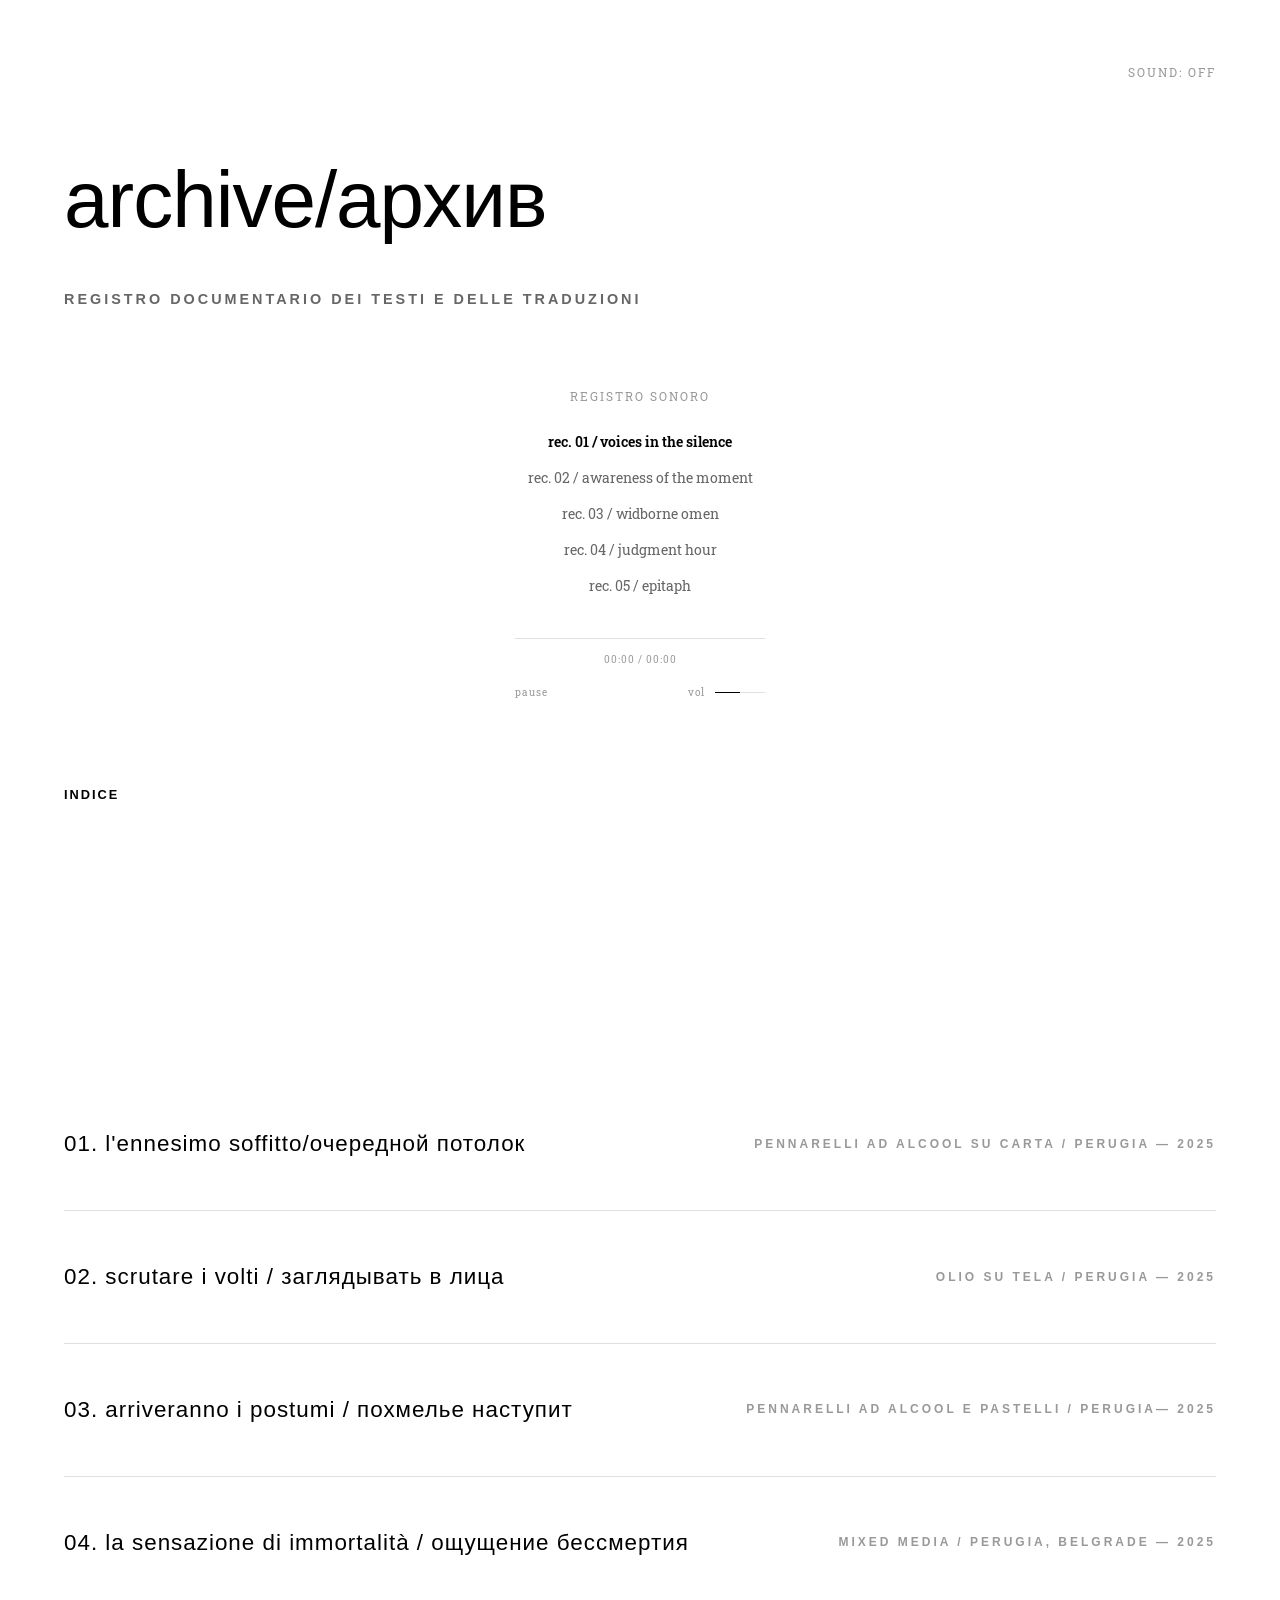
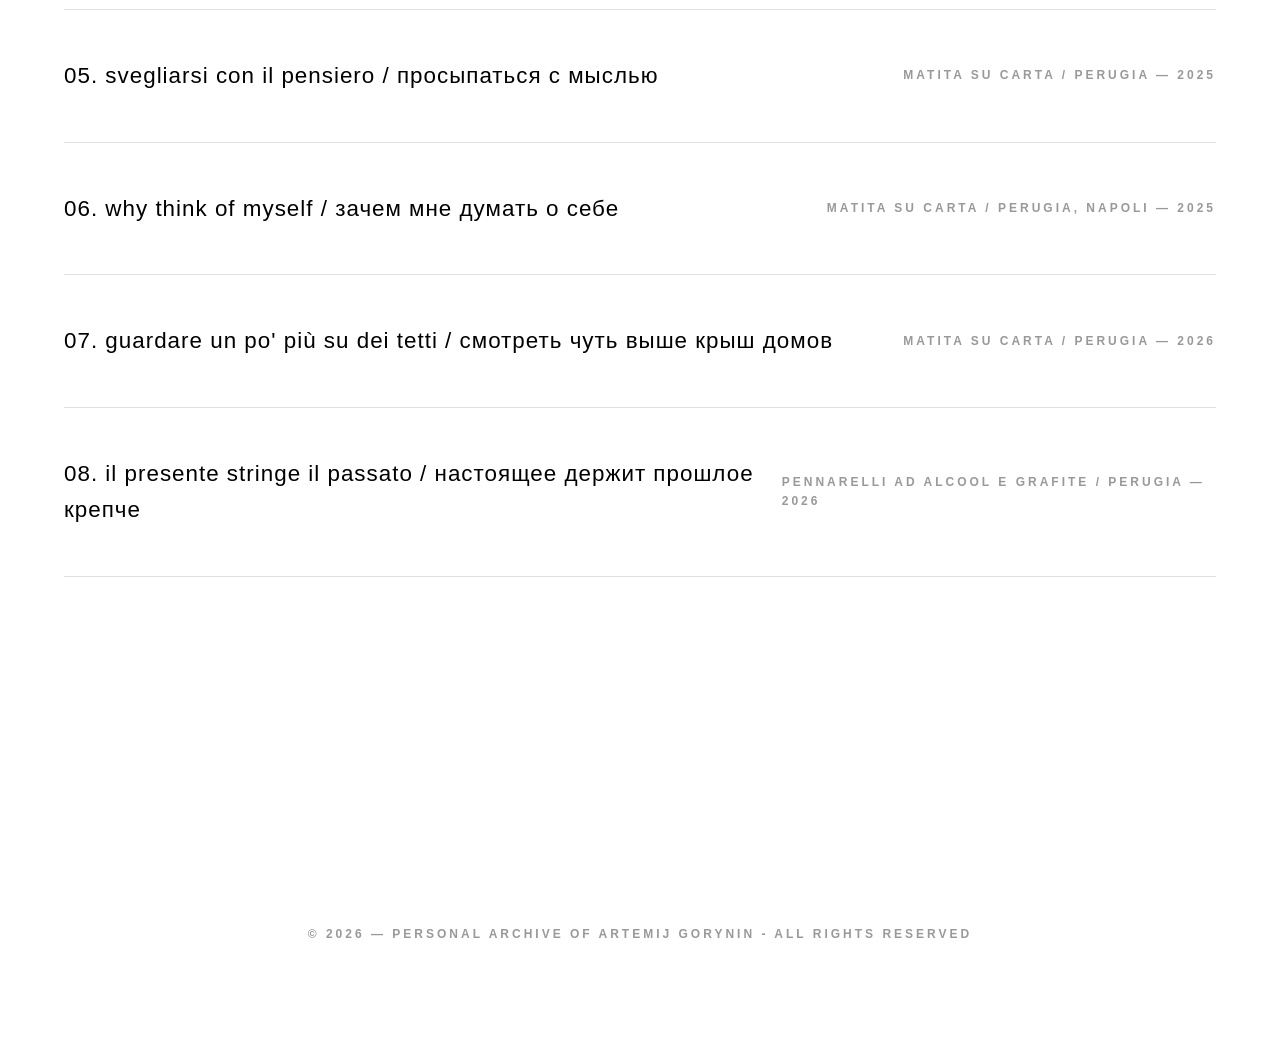
==== index.html @ c97bc3b3 "update: add 1 more track" ====
<!DOCTYPE html>
<html lang="it">
<head>
    <meta charset="UTF-8">
    <meta name="viewport" content="width=device-width, initial-scale=1.0">
    <title>Archivio</title>
    <link rel="stylesheet" href="poetry-style.css">
</head>
<body>
    <button id="audio-toggle" class="audio-btn">sound: off</button>

    <header>
        <h1>archive/архив</h1>
        <p>Registro documentario dei testi e delle traduzioni</p>
        
        <div class="audio-archive">
            <h3 class="audio-title">registro sonoro</h3>
            <ul id="audio-tracklist" class="audio-list">
                <li data-src="assets/ambient-index.wav" class="active-track">rec. 01 / voices in the silence</li>
                <li data-src="assets/ambient1.mp3">rec. 02 / awareness of the moment</li>
                <li data-src="assets/ambient5.mp3">rec. 03 / widborne omen </li>
                <li data-src="assets/ambient6.mp3">rec. 04 / judgment hour</li>
                <li data-src="assets/ambient4.wav">rec. 05 / epitaph</li>
            </ul>
            </ul>

            <div class="minimal-player">
                <div class="progress-container" id="progress-container">
                    <div class="progress-bar" id="progress-bar"></div>
                </div>
                <div class="time-display">
                    <span id="time-current">00:00</span> / <span id="time-total">00:00</span>
                </div>
                
                <div class="player-controls">
                    <span id="play-pause-btn" class="control-btn">pause</span>
                    <div class="volume-control">
                        <span class="vol-label">vol</span>
                        <div class="volume-slider" id="volume-slider">
                            <div class="volume-level" id="volume-level"></div>
                        </div>
                    </div>
                </div>
            </div>
        </div>

        <nav>
            <ul>
                <li><a href="index.html">Indice</a></li>
            </ul>
        </nav>
    </header>

    <main>
        <ul class="archive-index">
            <li class="archive-item">
                <a href="soffitto.html">01. l'ennesimo soffitto/очередной потолок</a>
                <span class="archive-meta">pennarelli ad alcool su carta / perugia — 2025</span>
            </li>
            <li class="archive-item">
                <a href="soffitto2.html">02. scrutare i volti / заглядывать в лица</a>
                <span class="archive-meta">olio su tela / perugia — 2025</span>
            </li>
            <li class="archive-item">
                <a href="soffitto3.html">03. arriveranno i postumi / похмелье наступит</a>
                <span class="archive-meta">pennarelli ad alcool e pastelli / perugia— 2025</span>
            </li>
            <li class="archive-item">
                <a href="soffitto4.html">04. la sensazione di immortalità / ощущение бессмертия</a>
                <span class="archive-meta">mixed media / perugia, belgrade — 2025</span>
            </li>
            <li class="archive-item">
                <a href="soffitto5.html">05. svegliarsi con il pensiero / просыпаться с мыслью</a>
                <span class="archive-meta">matita su carta / perugia — 2025</span>
            </li>
            <li class="archive-item">
                <a href="soffitto6.html">06. why think of myself / зачем мне думать о себе</a>
                <span class="archive-meta">matita su carta / perugia, napoli — 2025</span>
            </li>
            <li class="archive-item">
                <a href="soffitto7.html">07. guardare un po' più su dei tetti / смотреть чуть выше крыш домов</a>
                <span class="archive-meta">matita su carta / perugia — 2026</span>
            </li>
            <li class="archive-item">
                <a href="soffitto8.html">08. il presente stringe il passato / настоящее держит прошлое крепче</a>
                <span class="archive-meta">pennarelli ad alcool e grafite / perugia — 2026</span>
            </li>
        </ul>
    </main>

    <footer>
        <p>© 2026 — PERSONAL ARCHIVE OF ARTEMIJ GORYNIN - ALL RIGHTS RESERVED</p>
    </footer>

    <script src="script.js"></script>

    <audio id="archive-audio" loop>
        <source src="assets/ambient-index.wav" type="audio/wav">
    </audio>
</body>
</html>
---- poetry-style.css ----
@import url('https://fonts.googleapis.com/css2?family=Akt:wght@100..900&family=Archivo+Black&family=Roboto+Slab:wght@100..900&display=swap');
@import url('https://fonts.googleapis.com/css2?family=Prata&display=swap'); /* Подключили Prata */
@import url('https://fonts.googleapis.com/css2?family=Lora:ital,wght@0,400..700;1,400..700&display=swap'); /* Подключили Lora */

/* --- ОБЩИЕ СТИЛИ И АНИМАЦИИ БЛОКОВ --- */
/* --- ОБЩИЕ СТИЛИ И АНИМАЦИИ БЛОКОВ --- */
@keyframes slideDownMonumental {
    0% { transform: translateY(-50px); opacity: 0; }
    100% { transform: translateY(0); opacity: 1; }
}

body {
    font-family: 'Akt', sans-serif;
    background-color: #ffffff;
    color: #000000;
    margin: 0;
    padding: 0;
    line-height: 1.6;
    -webkit-font-smoothing: antialiased;
}

header {
    text-align: left;
    padding: 10rem 4rem 8rem 4rem; 
    animation: slideDownMonumental 1.2s ease-out forwards;
}

header h1 {
    margin: 0;
    font-size: 5rem;
    font-weight: 300;
    text-transform: lowercase;
    letter-spacing: -1px;
    line-height: 1;
}

header p {
    font-size: 0.9rem;
    margin-top: 3rem;
    text-transform: uppercase;
    letter-spacing: 3px;
    font-weight: 600;
    color: #666666;
}

nav ul {
    list-style-type: none;
    padding: 0;
    margin-top: 5rem;
    display: inline-block;
}

nav ul li {
    display: inline;
    margin-right: 50px;
}

nav ul li a {
    color: #000000;
    text-decoration: none;
    font-size: 0.8rem;
    text-transform: uppercase;
    font-weight: 600;
    letter-spacing: 2px;
    padding-bottom: 5px;
    border-bottom: 1px solid transparent;
    transition: border-bottom 0.3s ease;
}

nav ul li a:hover {
    border-bottom: 1px solid #000000;
}
/* --- АУДИО КНОПКА (В правом верхнем углу) --- */
.audio-btn {
    position: absolute; /* Вырываем кнопку из общего текста */
    top: 4rem; /* Отступ сверху */
    right: 4rem; /* Отступ справа */
    background: none;
    border: none;
    font-family: 'Roboto Slab', serif;
    font-size: 0.75rem; /* Делаем шрифт еще меньше */
    color: #999999; /* Делаем ее бледно-серой, чтобы не бросалась в глаза */
    cursor: pointer;
    text-transform: uppercase;
    letter-spacing: 2px;
    padding: 0;
    transition: color 0.5s ease;
    z-index: 100; /* Гарантируем, что она будет поверх всего */
}

.audio-btn:hover {
    color: #000000;
}

.audio-btn:hover {
    color: #000000;
}

main {
    max-width: 1600px;
    margin: 0 auto 15rem auto;
    padding: 0 4rem;
    box-sizing: border-box;
}

/* --- СТРУКТУРА СТИХА (МОНУМЕНТАЛЬНАЯ ПЛИТА) --- */
.monument-slab {
    padding: 10rem 0;
    width: 100%;
    box-sizing: border-box;
}

.monument-title {
    font-family: 'Roboto Slab', serif;
    font-size: 1.6rem;
    font-weight: 600;
    text-transform: lowercase;
    margin-top: 0;
    margin-bottom: 9rem;
    letter-spacing: 2px;
    text-align: center;
    line-height: 3;
    
    
}

/* ТРЕХЪЯЗЫЧНАЯ СЕТКА GRID */
.trilingual-block {
    display: grid;
    grid-template-columns: repeat(3, minmax(0, 1fr));
    gap: 4rem;
    width: 100%;
    
    opacity: 0;
    animation: slideDownMonumental 2.5s ease-out forwards;
    animation-delay: 1.5s;
}

.text-column-3 {
    min-width: 0;
    overflow: hidden;
}

.text-column-3:not(:first-child) {
    border-left: 1px solid #e0e0e0;
    padding-left: 4rem;
}

.poem-line {
    font-family: 'Lora', serif; 
    font-size: 1.15rem; 
    line-height: 2.2;
    color: #110606;
    margin: 0;
    font-weight: 550; 
    

    text-rendering: optimizeLegibility;
    -webkit-font-smoothing: antialiased;
    -moz-osx-font-smoothing: grayscale;
} 


.stanza-break {
    height: 2.5em;
    margin: 0;
}

.monument-epitaph {
    margin-top: 10rem;
    font-size: 0.75rem;
    text-transform: uppercase;
    letter-spacing: 5px;
    font-weight: 600;
    text-align: center;
    color: #666666;
}

/* --- ИЛЛЮСТРАЦИИ, МЕДЛЕННЫЙ ЗУМ И ПРИЦЕЛ --- */
.monument-artwork {
    max-width: 700px;
    margin: 0 auto 8rem auto;
    box-sizing: border-box;
}

.image-container {
    overflow: hidden;
    position: relative;
    cursor: none; /* Прячем дефолтный курсор */
}

.image-container img {
    /* Тяжелая, кинематографичная анимация наплыва (1.2s) */
    transition: transform 1.2s ease-in-out, transform-origin 0.1s linear !important; 
    width: 100%;
    height: auto;
    display: block;
    filter: none !important;
    opacity: 1 !important;
    mix-blend-mode: normal !important;
    will-change: transform, transform-origin;
}

/* Базовое увеличение для 1 и 2 страниц (1.4) */
.image-container:hover img {
    transform: scale(1.4);
}

/* Изолированный мягкий зум для 3 и 4 страниц (1.25) */
.image-container.soft-zoom:hover img {
    transform: scale(1.25) !important;
}

.monument-artwork-caption {
    text-align: center;
    font-size: 0.8rem;
    margin-top: 2rem;
    letter-spacing: 1px;
    color: #666666;
}

/* СТИЛИЗОВАННЫЙ КУРСОР-ПРИЦЕЛ */
.image-lens {
    position: absolute;
    width: 80px; /* Базовый размер прицела */
    height: 80px;
    border: 1px solid rgba(0, 0, 0, 0.4); 
    box-shadow: 0 0 0 1000px rgba(255, 255, 255, 0.03); 
    background: rgba(255, 255, 255, 0.05); 
    pointer-events: none; 
    opacity: 0; 
    transition: opacity 0.3s ease;
    z-index: 10;
}

/* Маленький прицел для 3 и 4 страниц */
.image-container.soft-zoom .image-lens {
    width: 60px !important;
    height: 60px !important;
}

.image-container:hover .image-lens {
    opacity: 1; 
}

/* --- ГЛАВНЫЙ ИНДЕКС --- */
.archive-index {
    list-style-type: none;
    padding: 0;
    margin-top: 8rem;
}

.archive-item {
    border-bottom: 1px solid #e0e0e0;
    padding: 3rem 0;
    display: flex;
    justify-content: space-between;
    align-items: center;
}

.archive-item a {
    font-size: 1.4rem;
    font-weight: 400;
    color: #000000;
    text-decoration: none;
    text-transform: lowercase;
    letter-spacing: 1px;
    transition: opacity 0.3s ease;
}

.archive-item a:hover {
    opacity: 0.5;
}

.archive-meta {
    font-size: 0.75rem;
    text-transform: uppercase;
    letter-spacing: 3px;
    font-weight: 600;
    color: #999999;
}

/* --- ССЫЛКИ СКВОЗНОЙ НАВИГАЦИИ ПОД ЭПИТАФИЕЙ --- */
.archive-nav-link {
    font-family: 'Akt', sans-serif !important;
    font-size: 0.75rem !important;
    text-transform: uppercase !important;
    letter-spacing: 4px !important;
    color: #000000 !important; 
    text-decoration: none !important; 
    border-bottom: 1px solid transparent !important;
    padding-bottom: 5px !important;
    transition: all 0.3s ease !important;
}

.archive-nav-link:hover {
    color: #666666 !important;
    border-bottom: 1px solid #666666 !important;
}

footer {
    padding: 6rem 4rem;
    font-size: 0.75rem;
    text-transform: uppercase;
    letter-spacing: 3px;
    font-weight: 600;
    text-align: center;
    color: #999999;
}

/* --- АДАПТАЦИЯ ПОД ТЕЛЕФОНЫ --- */
/* --- АДАПТАЦИЯ ПОД ТЕЛЕФОНЫ --- */
@media (max-width: 768px) {
    main { padding: 0 1.5rem; }
    header { padding: 4rem 1.5rem; }
    header h1 { font-size: 3.5rem; }

    .monument-title {
        font-size: 1.1rem;
        line-height: 2.2;
        margin-bottom: 5rem;
        padding: 0;
        word-wrap: break-word; 
    }

    .monument-artwork {
        max-width: 100% !important; 
        margin-bottom: 5rem;
    }

    .archive-item {
        flex-direction: column; 
        align-items: flex-start; 
        gap: 1rem; 
        padding: 2.5rem 0;
    }
    
    .archive-item a {
        font-size: 1.2rem;
        line-height: 1.4;
    }

    .trilingual-block {
        grid-template-columns: 1fr;
        gap: 4rem;
        padding: 0;
    
    }

    .text-column-3 {
        border-left: none !important;
        padding-left: 0 !important;
        border-bottom: 1px solid #e0e0e0;
        padding-bottom: 3rem;
    }
    
    .text-column-3:last-child {
        border-bottom: none;
        padding-bottom: 0;
    }

    .archive-nav-link {
        font-size: 0.85rem !important;
    }

    div[style*="display: flex; justify-content: center;"] {
        gap: 2rem !important; 
    }

    /* НОВЫЙ БЛОК ДЛЯ ЧИТАЕМОСТИ СТИХОВ */
    .poem-line {
        font-size: 1rem; 
        line-height: 1.5; 
        margin-bottom: 0.8rem; 
    }
    /* Корректировка кнопки звука для узких экранов */
    .audio-btn {
        top: 2rem;
        right: 1.5rem;
    }
    
}
.audio-archive {
    margin: 4rem 0 0 0; /* Отступ только сверху, снизу поджимает навигация */
    display: flex;
    flex-direction: column; /* Выстраиваем элементы в колонку */
    align-items: center; /* Центрируем всё по горизонтали */
    text-align: center; /* Центрируем сам текст треков */
    font-family: 'Roboto Slab', serif;
}

.audio-title {
    font-size: 0.75rem;
    color: #999999;
    text-transform: uppercase;
    letter-spacing: 2px;
    margin-bottom: 1.5rem;
    font-weight: normal;
}

.audio-list {
    list-style: none; /* Эта строчка убивает черные точки */
    padding: 0;
    margin: 0;
}

.audio-list li {
    font-size: 0.9rem;
    color: #666666;
    margin-bottom: 0.8rem;
    cursor: pointer;
    transition: color 0.3s ease;
}

.audio-list li:hover {
    color: #000000;
}

.audio-list li.active-track {
    color: #000000;
    font-weight: 600;
}
/* --- МИНИМАЛИСТИЧНЫЙ ПЛЕЕР (ЦЕНТРИРОВАННЫЙ) --- */
.minimal-player {
    margin-top: 1.5rem;
    width: 100%;
    max-width: 250px; /* Жестко ограничиваем ширину полоски */
    display: flex;
    flex-direction: column;
    align-items: center; /* Центрируем таймер под полоской */
}

.progress-container {
    width: 100%;
    height: 10px; /* Зона для удобного клика */
    background-color: transparent;
    cursor: pointer;
    position: relative;
    display: flex;
    align-items: center;
}

/* Сама тонкая линия */
.progress-container::before {
    content: '';
    position: absolute;
    width: 100%;
    height: 1px;
    background-color: #e0e0e0;
}

.progress-bar {
    height: 1px;
    background-color: #000000;
    width: 0%;
    position: absolute;
    top: 50%;
    transform: translateY(-50%);
    pointer-events: none;
    transition: width 0.1s linear;
}

.time-display {
    font-family: 'Roboto Slab', serif;
    font-size: 0.65rem;
    color: #999999;
    margin-top: 0.5rem;
    letter-spacing: 1px;
}
/* --- ЭЛЕМЕНТЫ УПРАВЛЕНИЯ ПЛЕЕРОМ (ПАУЗА И ГРОМКОСТЬ) --- */
.player-controls {
    display: flex;
    justify-content: space-between;
    align-items: center;
    width: 100%;
    margin-top: 1rem;
    font-family: 'Roboto Slab', serif;
    font-size: 0.65rem;
    color: #999999;
    letter-spacing: 1px;
}

.control-btn {
    cursor: pointer;
    transition: color 0.3s ease;
}

.control-btn:hover {
    color: #000000;
}

.volume-control {
    display: flex;
    align-items: center;
    gap: 10px;
}

.volume-slider {
    width: 50px; /* Длина полоски громкости */
    height: 10px; /* Невидимая зона для удобного клика */
    position: relative;
    cursor: pointer;
    display: flex;
    align-items: center;
}

.volume-slider::before {
    content: '';
    position: absolute;
    width: 100%;
    height: 1px;
    background-color: #e0e0e0;
}

.volume-level {
    height: 1px;
    background-color: #000000;
    width: 50%; /* Дефолтное значение */
    position: absolute;
    pointer-events: none;
    transition: width 0.1s linear;
}
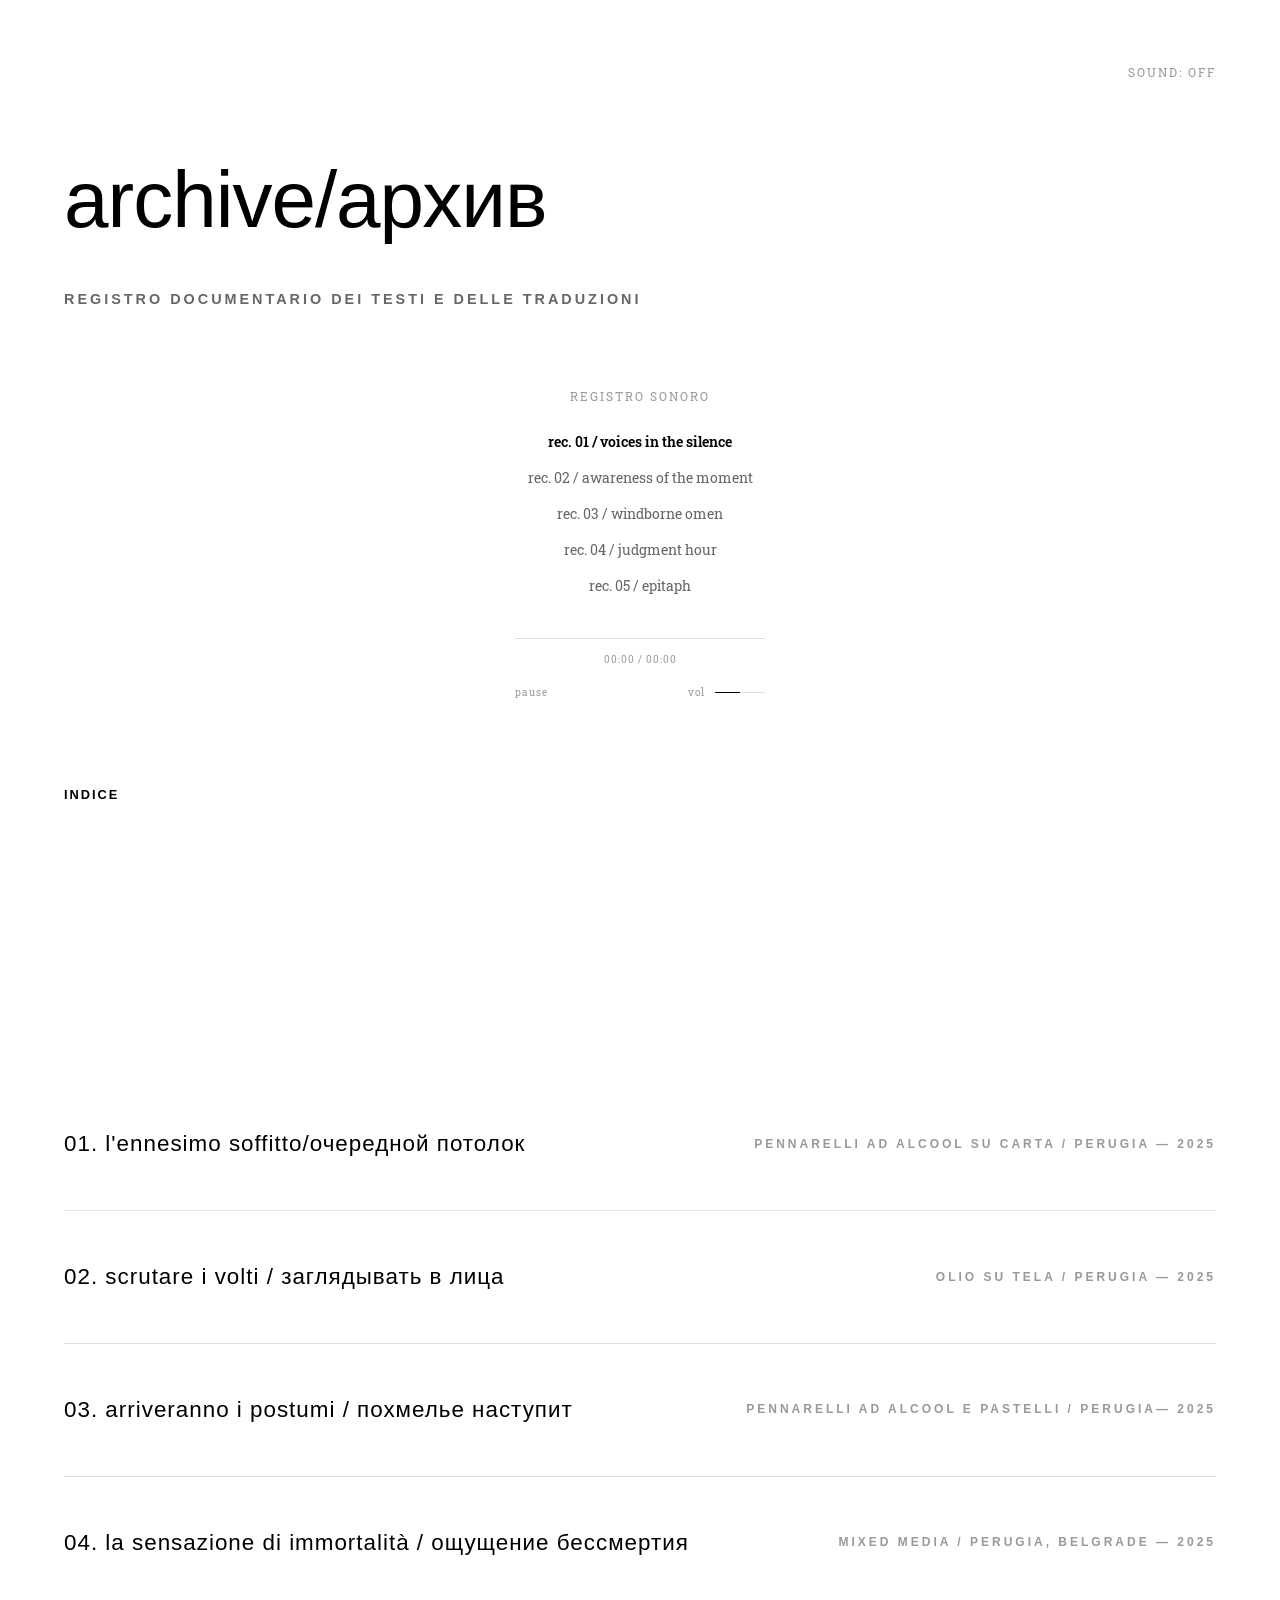
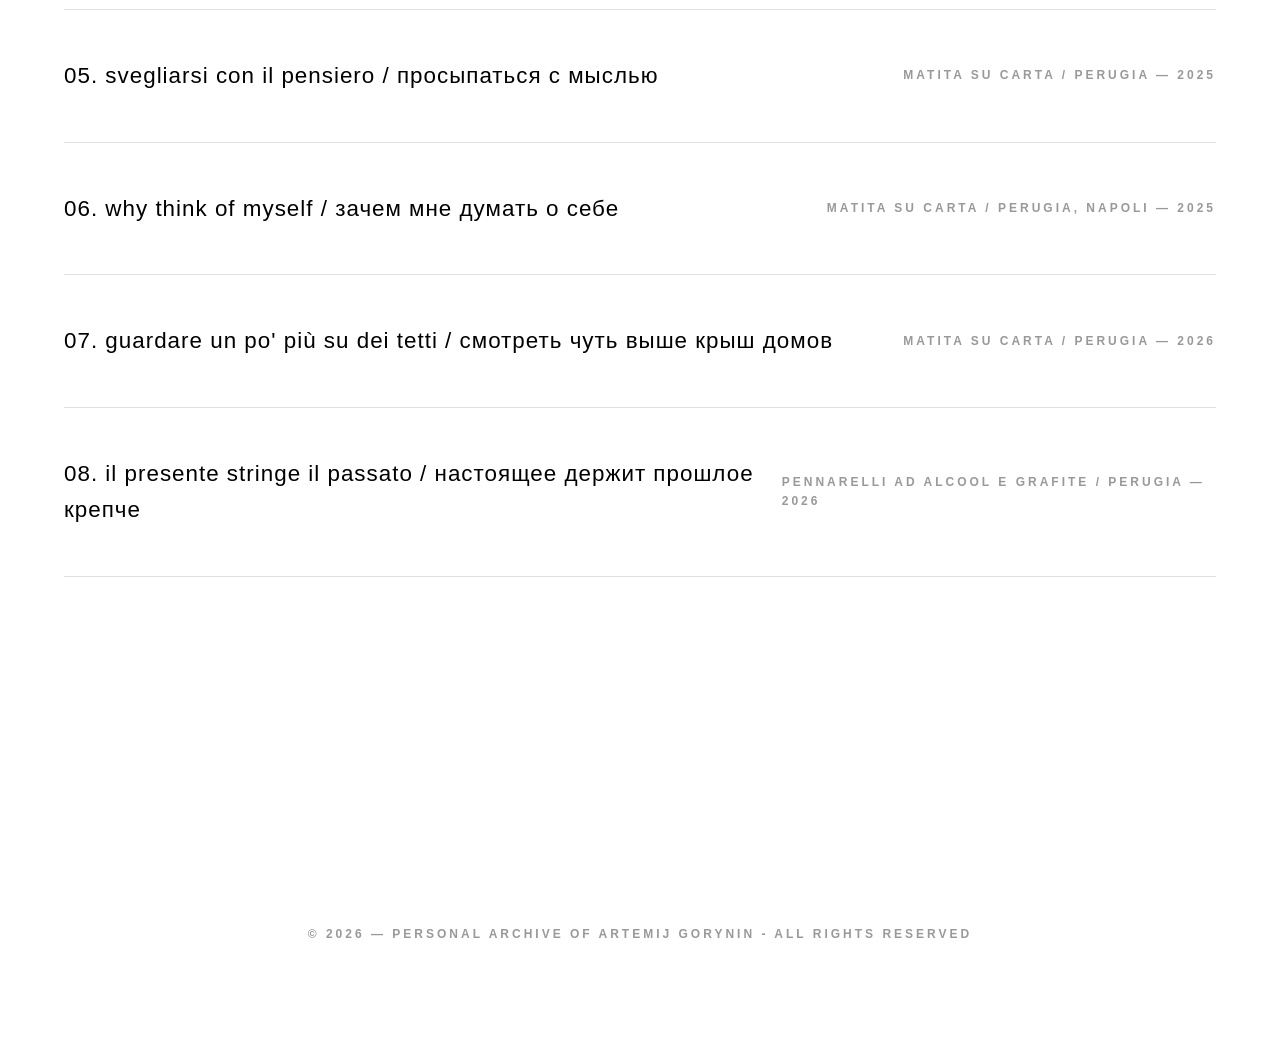
==== commit 1c97beaf: "update: add 1 more track name" ====
--- a/index.html
+++ b/index.html
@@ -18,7 +18,7 @@
             <ul id="audio-tracklist" class="audio-list">
                 <li data-src="assets/ambient-index.wav" class="active-track">rec. 01 / voices in the silence</li>
                 <li data-src="assets/ambient1.mp3">rec. 02 / awareness of the moment</li>
-                <li data-src="assets/ambient5.mp3">rec. 03 / widborne omen </li>
+                <li data-src="assets/ambient5.mp3">rec. 03 / windborne omen </li>
                 <li data-src="assets/ambient6.mp3">rec. 04 / judgment hour</li>
                 <li data-src="assets/ambient4.wav">rec. 05 / epitaph</li>
             </ul>
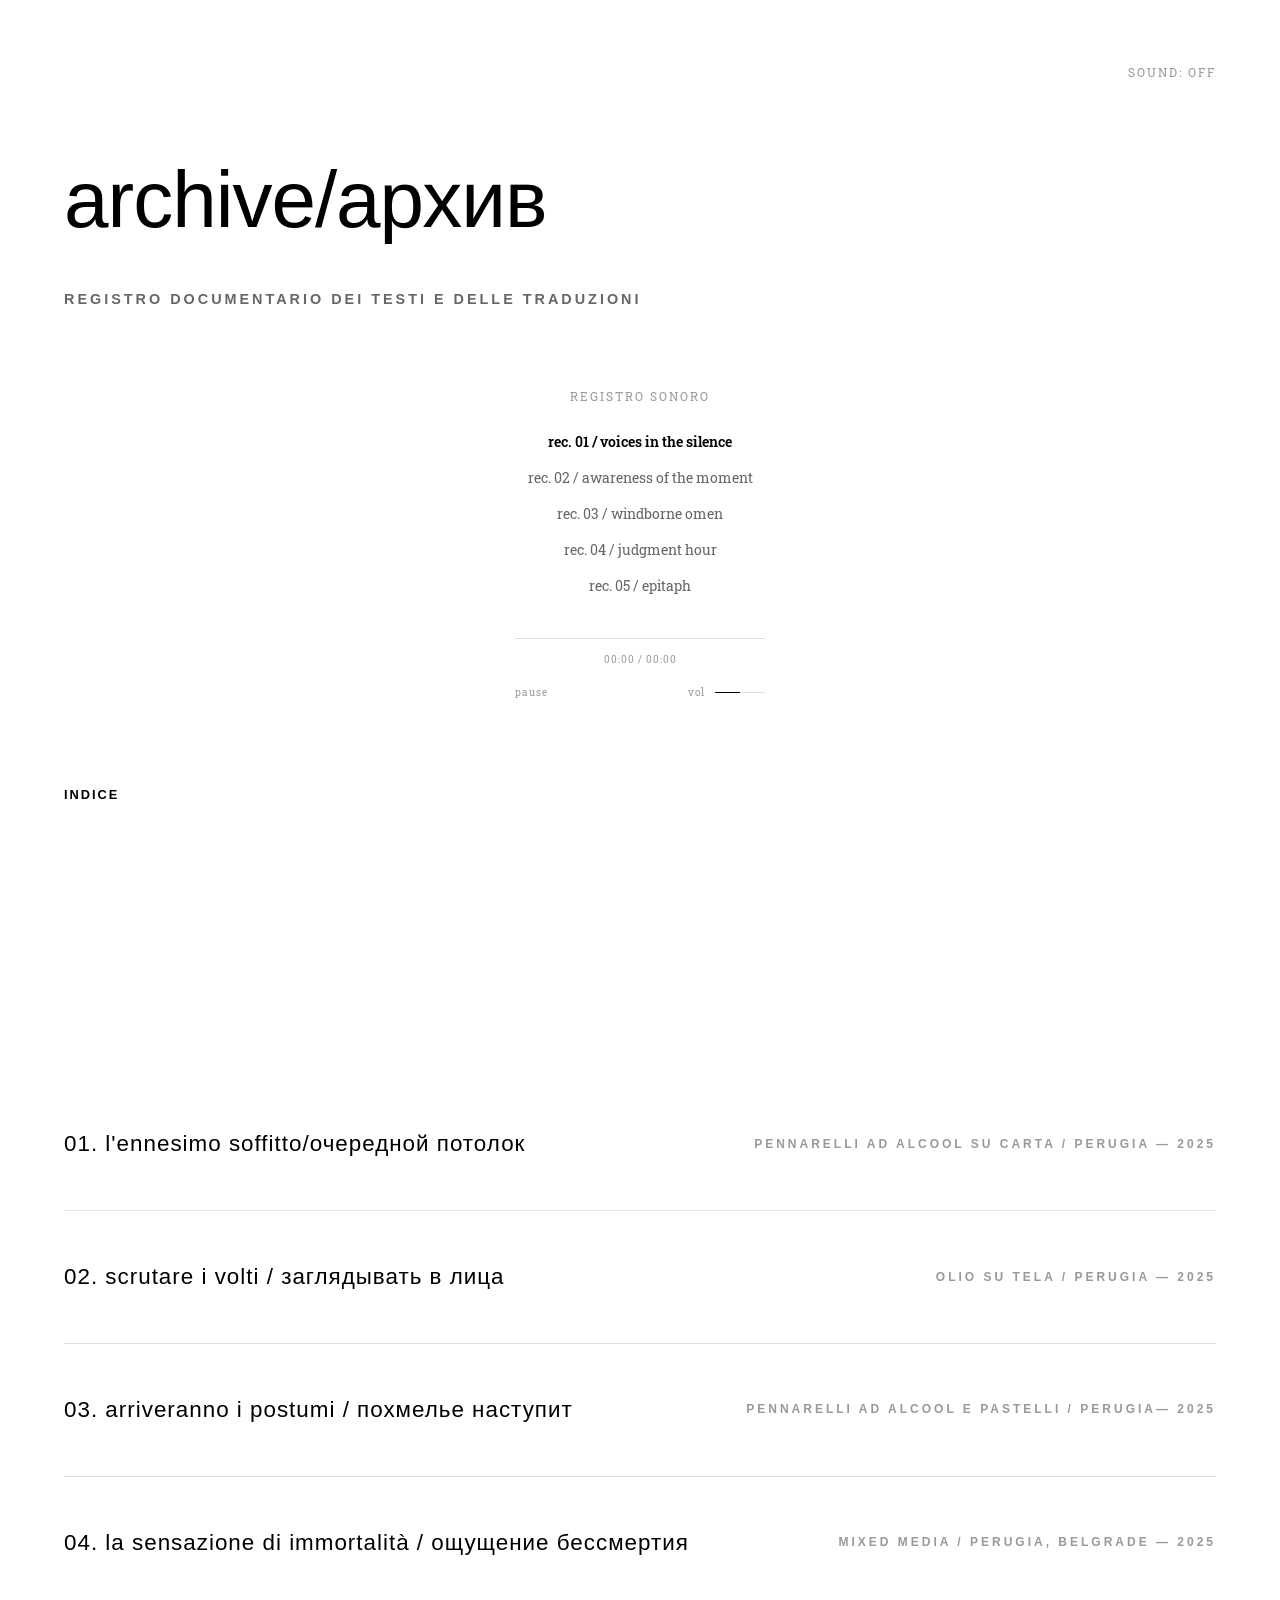
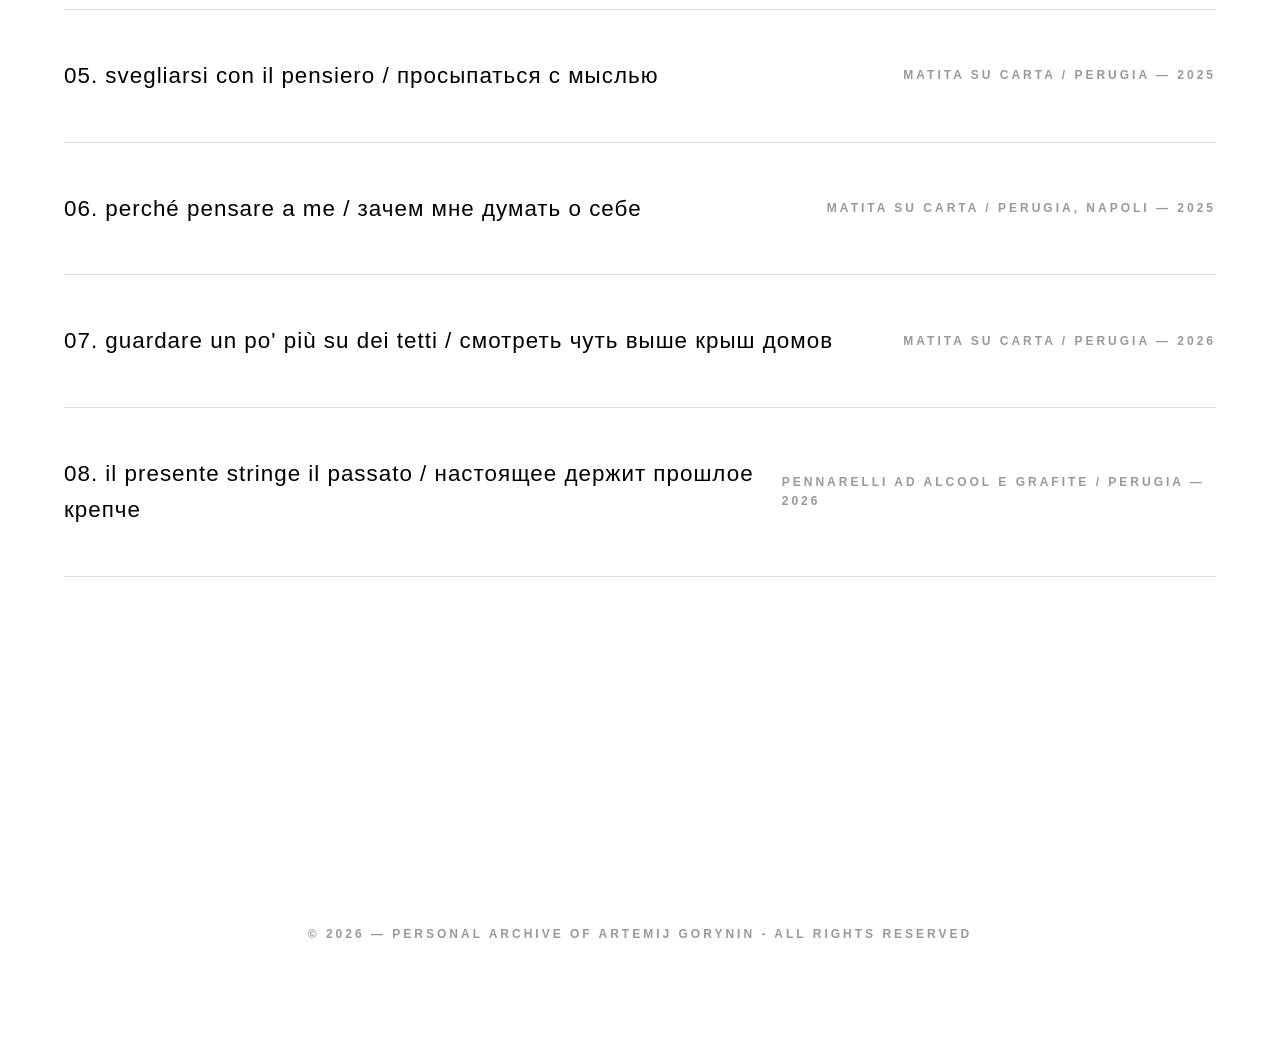
==== commit 656caacb: "update: add another poem name" ====
--- a/index.html
+++ b/index.html
@@ -74,7 +74,7 @@
                 <span class="archive-meta">matita su carta / perugia — 2025</span>
             </li>
             <li class="archive-item">
-                <a href="soffitto6.html">06. why think of myself / зачем мне думать о себе</a>
+                <a href="soffitto6.html">06. perché pensare a me / зачем мне думать о себе</a>
                 <span class="archive-meta">matita su carta / perugia, napoli — 2025</span>
             </li>
             <li class="archive-item">
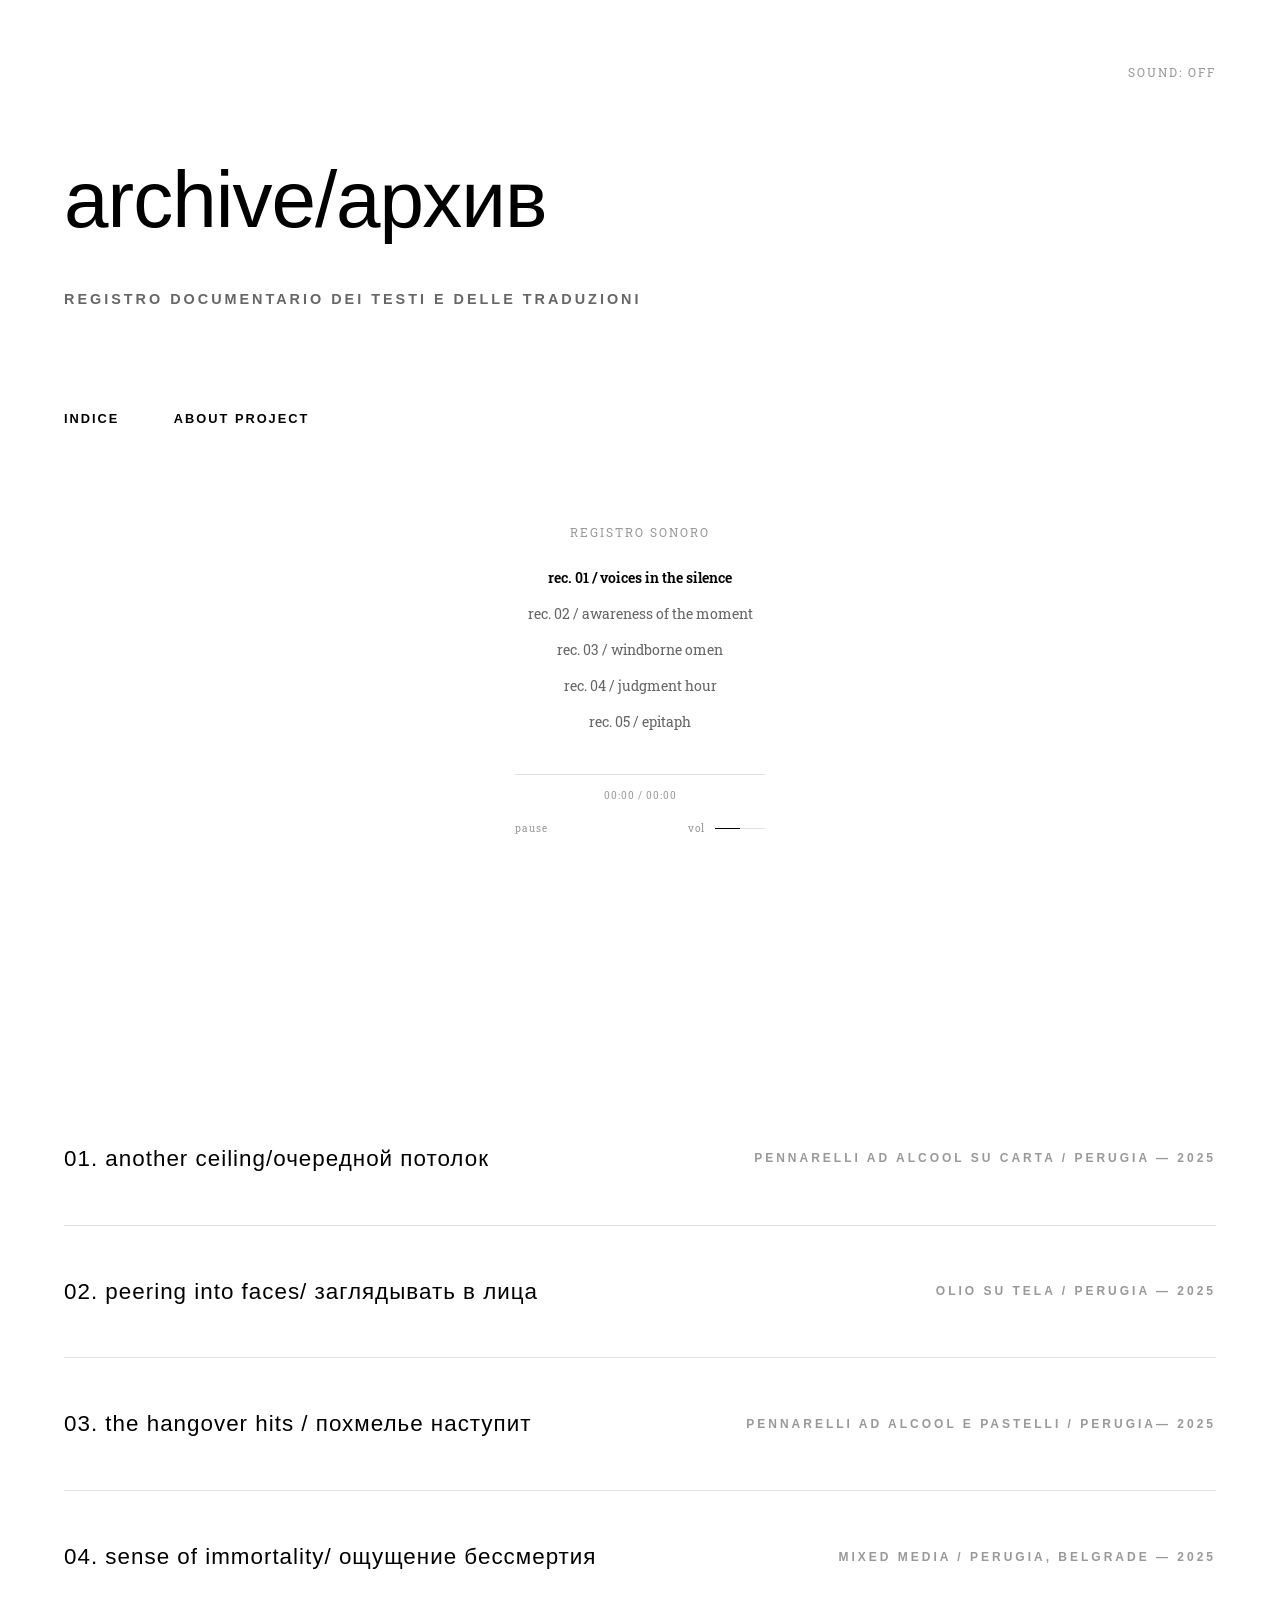
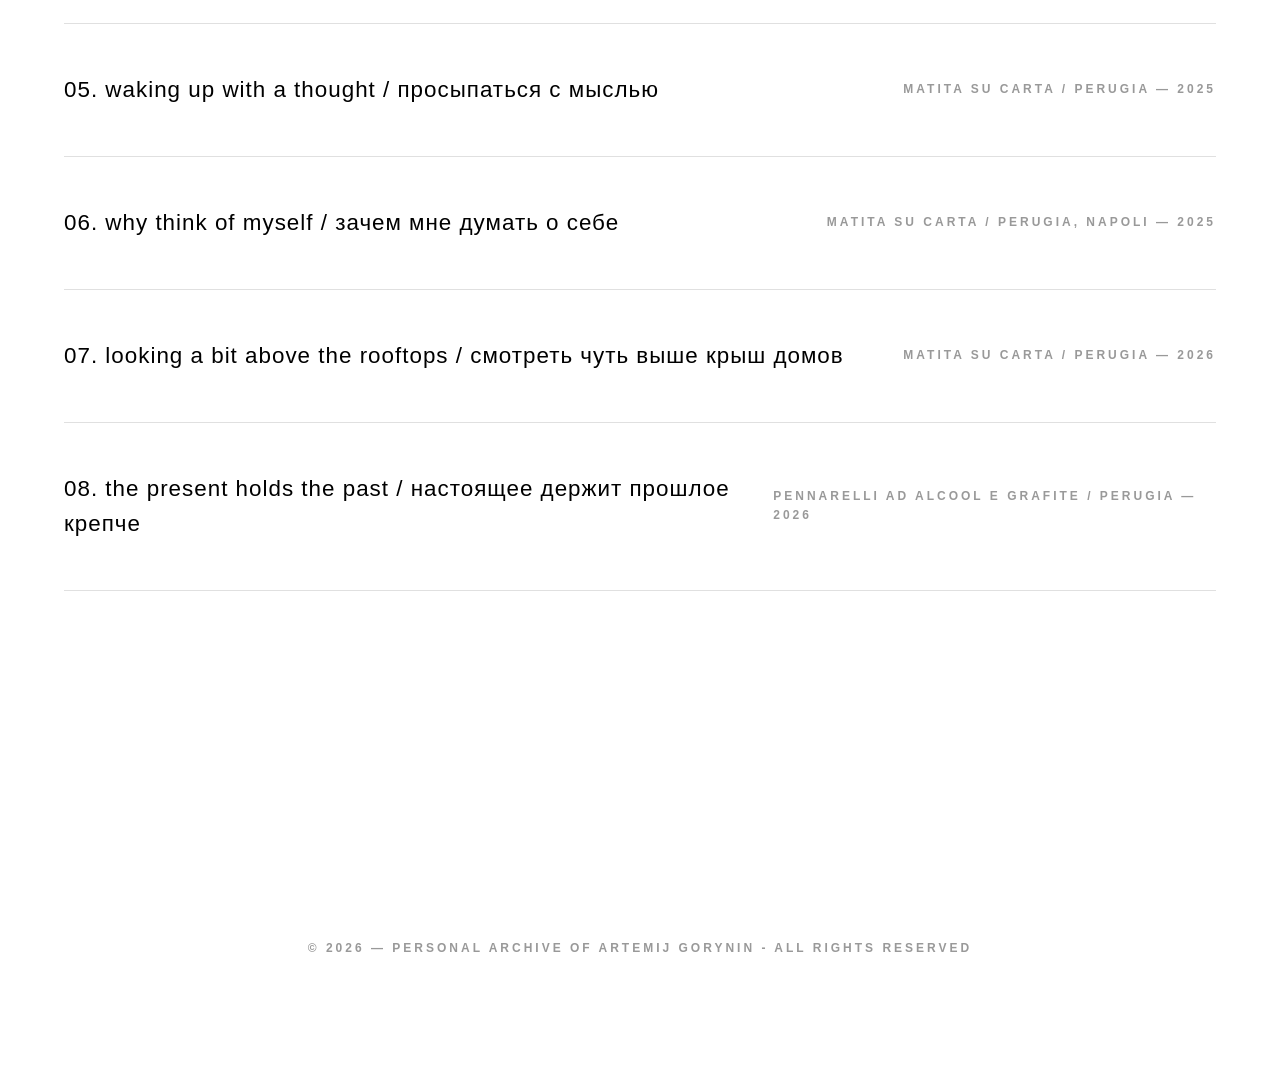
==== commit d24c135d: "fixed bugs" ====
--- a/index.html
+++ b/index.html
@@ -12,15 +12,25 @@
     <header>
         <h1>archive/архив</h1>
         <p>Registro documentario dei testi e delle traduzioni</p>
+
+
+        <nav class="nav-indice">
+    <ul>
+        <li><a href="index.html">INDICE</a></li>
+        <li><a href="about.html">ABOUT PROJECT</a></li>
+    </ul>
+</nav>
+
+
         
         <div class="audio-archive">
             <h3 class="audio-title">registro sonoro</h3>
             <ul id="audio-tracklist" class="audio-list">
-                <li data-src="assets/ambient-index.wav" class="active-track">rec. 01 / voices in the silence</li>
+                <li data-src="assets/ambient-index.mp3" class="active-track">rec. 01 / voices in the silence</li>
                 <li data-src="assets/ambient1.mp3">rec. 02 / awareness of the moment</li>
                 <li data-src="assets/ambient5.mp3">rec. 03 / windborne omen </li>
                 <li data-src="assets/ambient6.mp3">rec. 04 / judgment hour</li>
-                <li data-src="assets/ambient4.wav">rec. 05 / epitaph</li>
+                <li data-src="assets/ambient4.mp3">rec. 05 / epitaph</li>
             </ul>
             </ul>
 
@@ -44,45 +54,41 @@
             </div>
         </div>
 
-        <nav>
-            <ul>
-                <li><a href="index.html">Indice</a></li>
-            </ul>
-        </nav>
+    
     </header>
 
     <main>
         <ul class="archive-index">
             <li class="archive-item">
-                <a href="soffitto.html">01. l'ennesimo soffitto/очередной потолок</a>
+                <a href="soffitto.html">01.  another ceiling/очередной потолок</a>
                 <span class="archive-meta">pennarelli ad alcool su carta / perugia — 2025</span>
             </li>
             <li class="archive-item">
-                <a href="soffitto2.html">02. scrutare i volti / заглядывать в лица</a>
+                <a href="soffitto2.html">02.  peering into faces/ заглядывать в лица</a>
                 <span class="archive-meta">olio su tela / perugia — 2025</span>
             </li>
             <li class="archive-item">
-                <a href="soffitto3.html">03. arriveranno i postumi / похмелье наступит</a>
+                <a href="soffitto3.html">03.  the hangover hits / похмелье наступит</a>
                 <span class="archive-meta">pennarelli ad alcool e pastelli / perugia— 2025</span>
             </li>
             <li class="archive-item">
-                <a href="soffitto4.html">04. la sensazione di immortalità / ощущение бессмертия</a>
+                <a href="soffitto4.html">04.  sense of immortality/ ощущение бессмертия</a>
                 <span class="archive-meta">mixed media / perugia, belgrade — 2025</span>
             </li>
             <li class="archive-item">
-                <a href="soffitto5.html">05. svegliarsi con il pensiero / просыпаться с мыслью</a>
+                <a href="soffitto5.html">05.  waking up with a thought / просыпаться с мыслью</a>
                 <span class="archive-meta">matita su carta / perugia — 2025</span>
             </li>
             <li class="archive-item">
-                <a href="soffitto6.html">06. perché pensare a me / зачем мне думать о себе</a>
+                <a href="soffitto6.html">06.  why think of myself / зачем мне думать о себе</a>
                 <span class="archive-meta">matita su carta / perugia, napoli — 2025</span>
             </li>
             <li class="archive-item">
-                <a href="soffitto7.html">07. guardare un po' più su dei tetti / смотреть чуть выше крыш домов</a>
+                <a href="soffitto7.html">07.  looking a bit above the rooftops / смотреть чуть выше крыш домов</a>
                 <span class="archive-meta">matita su carta / perugia — 2026</span>
             </li>
             <li class="archive-item">
-                <a href="soffitto8.html">08. il presente stringe il passato / настоящее держит прошлое крепче</a>
+                <a href="soffitto8.html">08. the present holds the past / настоящее держит прошлое крепче</a>
                 <span class="archive-meta">pennarelli ad alcool e grafite / perugia — 2026</span>
             </li>
         </ul>
--- a/poetry-style.css
+++ b/poetry-style.css
@@ -2,8 +2,6 @@
 @import url('https://fonts.googleapis.com/css2?family=Prata&display=swap'); /* Подключили Prata */
 @import url('https://fonts.googleapis.com/css2?family=Lora:ital,wght@0,400..700;1,400..700&display=swap'); /* Подключили Lora */
 
-/* --- ОБЩИЕ СТИЛИ И АНИМАЦИИ БЛОКОВ --- */
-/* --- ОБЩИЕ СТИЛИ И АНИМАЦИИ БЛОКОВ --- */
 @keyframes slideDownMonumental {
     0% { transform: translateY(-50px); opacity: 0; }
     100% { transform: translateY(0); opacity: 1; }
@@ -70,22 +68,21 @@
 nav ul li a:hover {
     border-bottom: 1px solid #000000;
 }
-/* --- АУДИО КНОПКА (В правом верхнем углу) --- */
 .audio-btn {
-    position: absolute; /* Вырываем кнопку из общего текста */
-    top: 4rem; /* Отступ сверху */
-    right: 4rem; /* Отступ справа */
+    position: absolute;
+    top: 4rem; 
+    right: 4rem; 
     background: none;
     border: none;
     font-family: 'Roboto Slab', serif;
-    font-size: 0.75rem; /* Делаем шрифт еще меньше */
-    color: #999999; /* Делаем ее бледно-серой, чтобы не бросалась в глаза */
+    font-size: 0.75rem; 
+    color: #999999; 
     cursor: pointer;
     text-transform: uppercase;
     letter-spacing: 2px;
     padding: 0;
     transition: color 0.5s ease;
-    z-index: 100; /* Гарантируем, что она будет поверх всего */
+    z-index: 100; 
 }
 
 .audio-btn:hover {
@@ -103,7 +100,6 @@
     box-sizing: border-box;
 }
 
-/* --- СТРУКТУРА СТИХА (МОНУМЕНТАЛЬНАЯ ПЛИТА) --- */
 .monument-slab {
     padding: 10rem 0;
     width: 100%;
@@ -124,7 +120,6 @@
     
 }
 
-/* ТРЕХЪЯЗЫЧНАЯ СЕТКА GRID */
 .trilingual-block {
     display: grid;
     grid-template-columns: repeat(3, minmax(0, 1fr));
@@ -176,7 +171,6 @@
     color: #666666;
 }
 
-/* --- ИЛЛЮСТРАЦИИ, МЕДЛЕННЫЙ ЗУМ И ПРИЦЕЛ --- */
 .monument-artwork {
     max-width: 700px;
     margin: 0 auto 8rem auto;
@@ -186,11 +180,10 @@
 .image-container {
     overflow: hidden;
     position: relative;
-    cursor: none; /* Прячем дефолтный курсор */
+    cursor: none;
 }
 
 .image-container img {
-    /* Тяжелая, кинематографичная анимация наплыва (1.2s) */
     transition: transform 1.2s ease-in-out, transform-origin 0.1s linear !important; 
     width: 100%;
     height: auto;
@@ -201,12 +194,10 @@
     will-change: transform, transform-origin;
 }
 
-/* Базовое увеличение для 1 и 2 страниц (1.4) */
 .image-container:hover img {
     transform: scale(1.4);
 }
 
-/* Изолированный мягкий зум для 3 и 4 страниц (1.25) */
 .image-container.soft-zoom:hover img {
     transform: scale(1.25) !important;
 }
@@ -219,10 +210,9 @@
     color: #666666;
 }
 
-/* СТИЛИЗОВАННЫЙ КУРСОР-ПРИЦЕЛ */
 .image-lens {
     position: absolute;
-    width: 80px; /* Базовый размер прицела */
+    width: 80px;
     height: 80px;
     border: 1px solid rgba(0, 0, 0, 0.4); 
     box-shadow: 0 0 0 1000px rgba(255, 255, 255, 0.03); 
@@ -233,7 +223,6 @@
     z-index: 10;
 }
 
-/* Маленький прицел для 3 и 4 страниц */
 .image-container.soft-zoom .image-lens {
     width: 60px !important;
     height: 60px !important;
@@ -243,7 +232,6 @@
     opacity: 1; 
 }
 
-/* --- ГЛАВНЫЙ ИНДЕКС --- */
 .archive-index {
     list-style-type: none;
     padding: 0;
@@ -280,7 +268,6 @@
     color: #999999;
 }
 
-/* --- ССЫЛКИ СКВОЗНОЙ НАВИГАЦИИ ПОД ЭПИТАФИЕЙ --- */
 .archive-nav-link {
     font-family: 'Akt', sans-serif !important;
     font-size: 0.75rem !important;
@@ -308,8 +295,6 @@
     color: #999999;
 }
 
-/* --- АДАПТАЦИЯ ПОД ТЕЛЕФОНЫ --- */
-/* --- АДАПТАЦИЯ ПОД ТЕЛЕФОНЫ --- */
 @media (max-width: 768px) {
     main { padding: 0 1.5rem; }
     header { padding: 4rem 1.5rem; }
@@ -367,13 +352,13 @@
         gap: 2rem !important; 
     }
 
-    /* НОВЫЙ БЛОК ДЛЯ ЧИТАЕМОСТИ СТИХОВ */
+
     .poem-line {
         font-size: 1rem; 
         line-height: 1.5; 
         margin-bottom: 0.8rem; 
     }
-    /* Корректировка кнопки звука для узких экранов */
+
     .audio-btn {
         top: 2rem;
         right: 1.5rem;
@@ -381,11 +366,11 @@
     
 }
 .audio-archive {
-    margin: 4rem 0 0 0; /* Отступ только сверху, снизу поджимает навигация */
-    display: flex;
-    flex-direction: column; /* Выстраиваем элементы в колонку */
-    align-items: center; /* Центрируем всё по горизонтали */
-    text-align: center; /* Центрируем сам текст треков */
+    margin: 4rem 0 0 0; 
+    display: flex;
+    flex-direction: column; 
+    align-items: center; 
+    text-align: center; 
     font-family: 'Roboto Slab', serif;
 }
 
@@ -399,7 +384,7 @@
 }
 
 .audio-list {
-    list-style: none; /* Эта строчка убивает черные точки */
+    list-style: none; 
     padding: 0;
     margin: 0;
 }
@@ -420,19 +405,18 @@
     color: #000000;
     font-weight: 600;
 }
-/* --- МИНИМАЛИСТИЧНЫЙ ПЛЕЕР (ЦЕНТРИРОВАННЫЙ) --- */
 .minimal-player {
     margin-top: 1.5rem;
     width: 100%;
-    max-width: 250px; /* Жестко ограничиваем ширину полоски */
+    max-width: 250px; 
     display: flex;
     flex-direction: column;
-    align-items: center; /* Центрируем таймер под полоской */
+    align-items: center; 
 }
 
 .progress-container {
     width: 100%;
-    height: 10px; /* Зона для удобного клика */
+    height: 10px; 
     background-color: transparent;
     cursor: pointer;
     position: relative;
@@ -440,7 +424,6 @@
     align-items: center;
 }
 
-/* Сама тонкая линия */
 .progress-container::before {
     content: '';
     position: absolute;
@@ -467,7 +450,6 @@
     margin-top: 0.5rem;
     letter-spacing: 1px;
 }
-/* --- ЭЛЕМЕНТЫ УПРАВЛЕНИЯ ПЛЕЕРОМ (ПАУЗА И ГРОМКОСТЬ) --- */
 .player-controls {
     display: flex;
     justify-content: space-between;
@@ -496,8 +478,8 @@
 }
 
 .volume-slider {
-    width: 50px; /* Длина полоски громкости */
-    height: 10px; /* Невидимая зона для удобного клика */
+    width: 50px; 
+    height: 10px; 
     position: relative;
     cursor: pointer;
     display: flex;
@@ -515,8 +497,143 @@
 .volume-level {
     height: 1px;
     background-color: #000000;
-    width: 50%; /* Дефолтное значение */
+    width: 50%; 
     position: absolute;
     pointer-events: none;
     transition: width 0.1s linear;
-}+}
+
+.global-audio-bar {
+    position: fixed;
+    top: 0;
+    left: 50%;
+    transform: translateX(-50%);
+    
+    width: 320px;
+    max-height: 38px;
+    
+    background-color: rgba(255, 255, 255, 0.6); 
+    backdrop-filter: blur(8px);
+    border-radius: 0 0 12px 12px;
+    box-shadow: 0 2px 10px rgba(0,0,0,0.03);
+    border: 1px solid transparent;
+    
+    z-index: 9999;
+    font-family: 'Roboto Slab', serif;
+    box-sizing: border-box;
+    overflow: hidden !important; 
+    
+    transition: width 0.4s ease, max-height 0.5s ease, background-color 0.4s ease, box-shadow 0.4s ease;
+}
+
+.global-audio-bar.expanded {
+    width: 420px; 
+    max-height: 500px; 
+    background-color: rgba(255, 255, 255, 1); 
+    box-shadow: 0 15px 40px rgba(0,0,0,0.1);
+    border-color: #f0f0f0;
+    border-top: none;
+}
+
+.audio-bar-header {
+    cursor: pointer;
+    position: relative;
+    height: 38px; 
+    display: flex;
+    justify-content: center;
+    align-items: center;
+    white-space: nowrap; 
+    transition: height 0.4s ease;
+}
+
+.global-audio-bar.expanded .audio-bar-header {
+    height: 55px; 
+}
+
+.audio-progress-container {
+    position: absolute;
+    top: 0;
+    left: 0;
+    width: 100%;
+    height: 4px;
+    background: transparent;
+}
+
+.audio-progress-bar {
+    height: 2px;
+    background-color: #000000;
+    width: 0%;
+    transition: width 0.1s linear;
+}
+
+.audio-bar-status {
+    font-size: 0.65rem;
+    text-transform: uppercase;
+    letter-spacing: 2px;
+    color: #999999;
+    display: flex;
+    align-items: center;
+    gap: 10px;
+    transition: color 0.3s ease;
+}
+
+.audio-bar-header:hover .audio-bar-status {
+    color: #000000;
+}
+
+.toggle-icon {
+    font-size: 0.8rem;
+    display: inline-block; 
+    transition: transform 0.4s ease;
+}
+
+.global-audio-bar.expanded .toggle-icon {
+    transform: rotate(180deg); 
+}
+
+.audio-bar-dropdown {
+    opacity: 0;
+    width: 100%;
+    pointer-events: none; 
+    transition: opacity 0.3s ease;
+}
+
+.global-audio-bar.expanded .audio-bar-dropdown {
+    opacity: 1;
+    pointer-events: auto; 
+}
+
+.global-list {
+    text-align: center;
+    margin-top: 0.5rem;
+    margin-bottom: 1.5rem;
+    list-style: none;
+    padding: 0;
+}
+
+.global-list li {
+    font-size: 0.75rem; 
+    margin-bottom: 1.2rem;
+    letter-spacing: 1px; 
+    color: #888888;
+    cursor: pointer;
+    transition: all 0.3s ease;
+}
+
+.global-list li:hover, .global-list li.active-track {
+    color: #000000;
+    font-weight: 700;
+}
+
+.global-controls {
+    display: flex;
+    align-items: center;
+    gap: 2.5rem; 
+    font-size: 0.65rem; 
+    text-transform: uppercase;
+    letter-spacing: 2px;
+    color: #000000;
+    width: 100%;
+    justify-content: center;
+    margin-bottom: 2.5rem;
+}
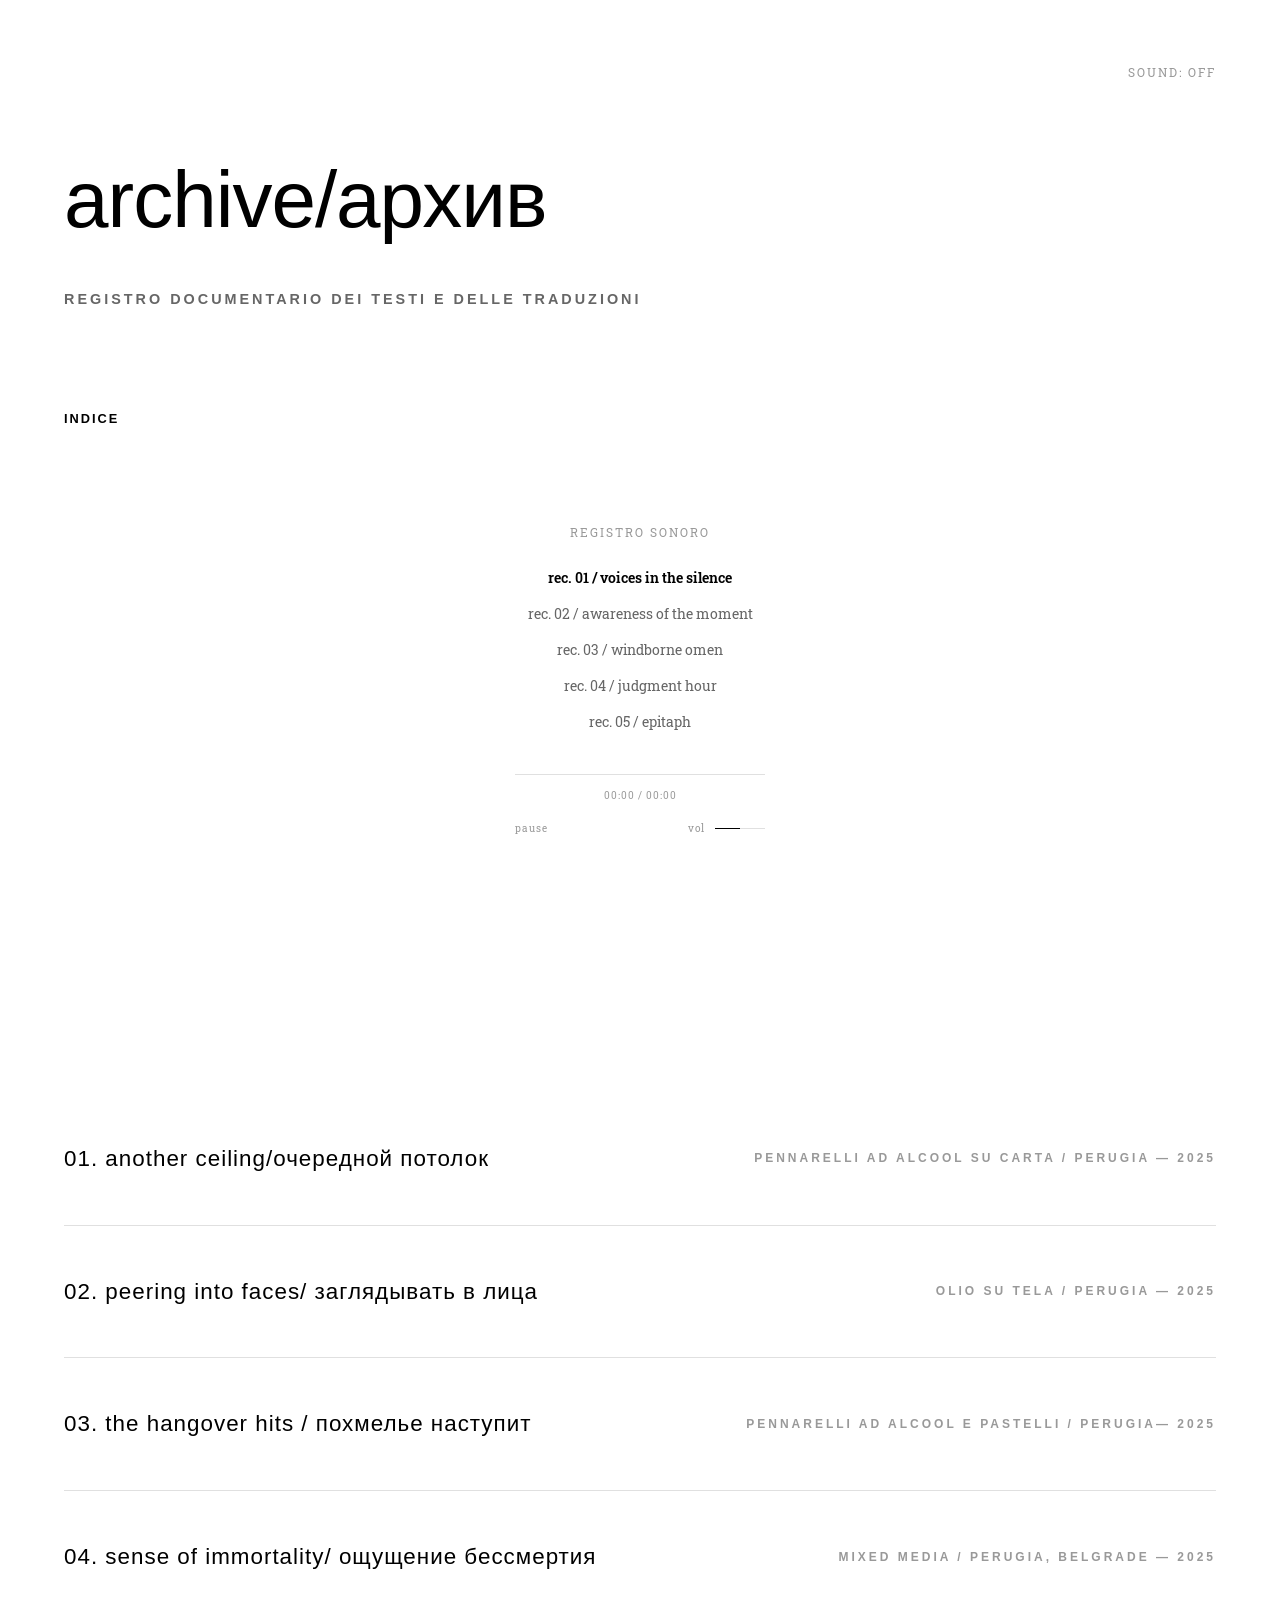
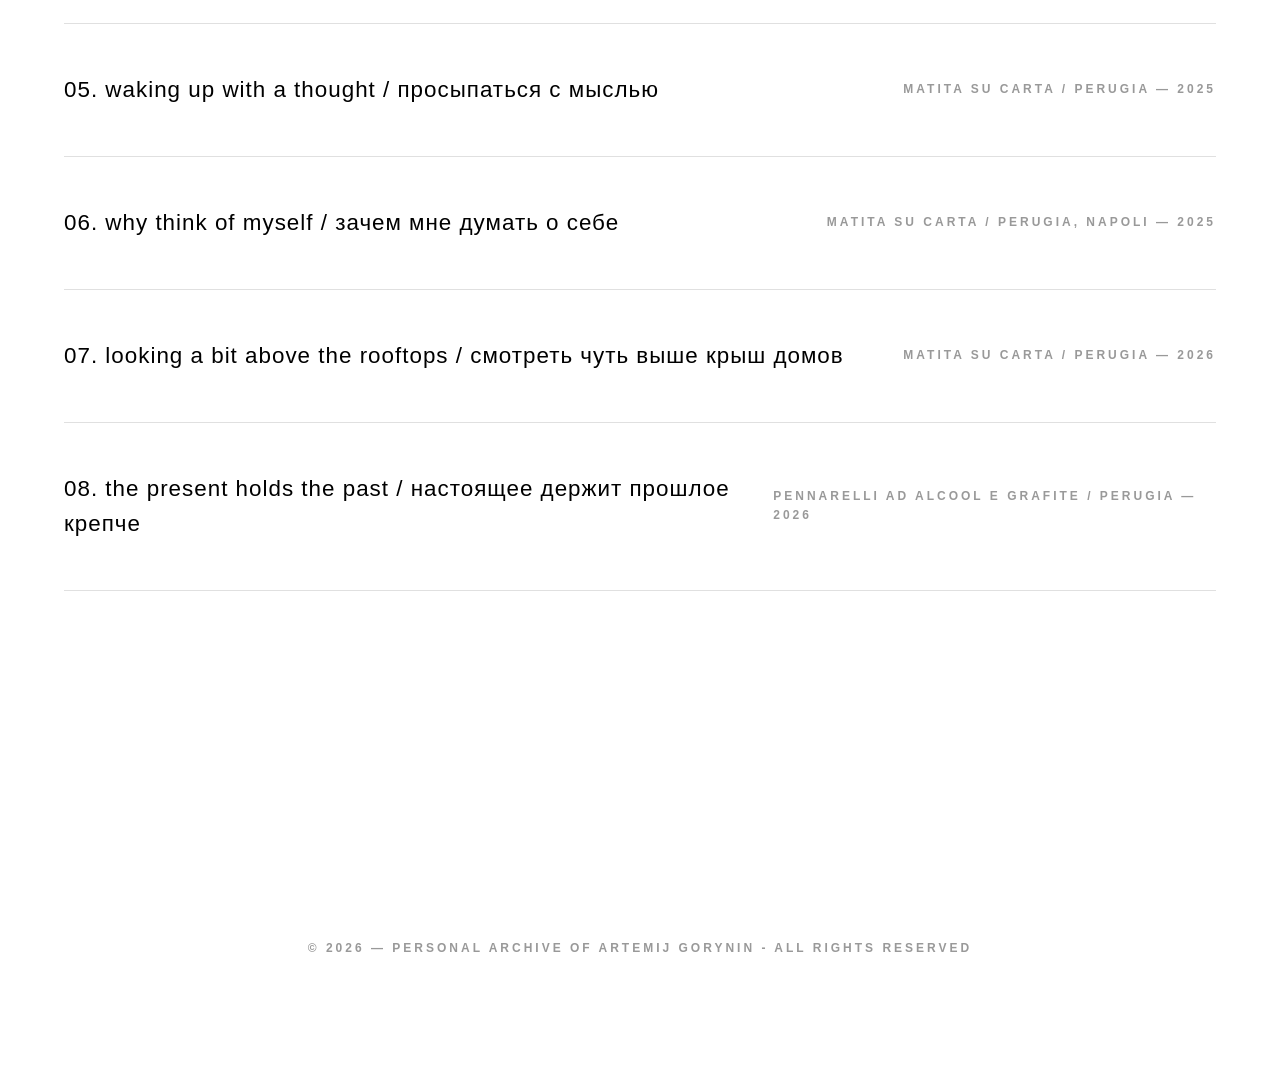
==== commit 5128a405: "deleted about project link" ====
--- a/index.html
+++ b/index.html
@@ -17,7 +17,6 @@
         <nav class="nav-indice">
     <ul>
         <li><a href="index.html">INDICE</a></li>
-        <li><a href="about.html">ABOUT PROJECT</a></li>
     </ul>
 </nav>
 
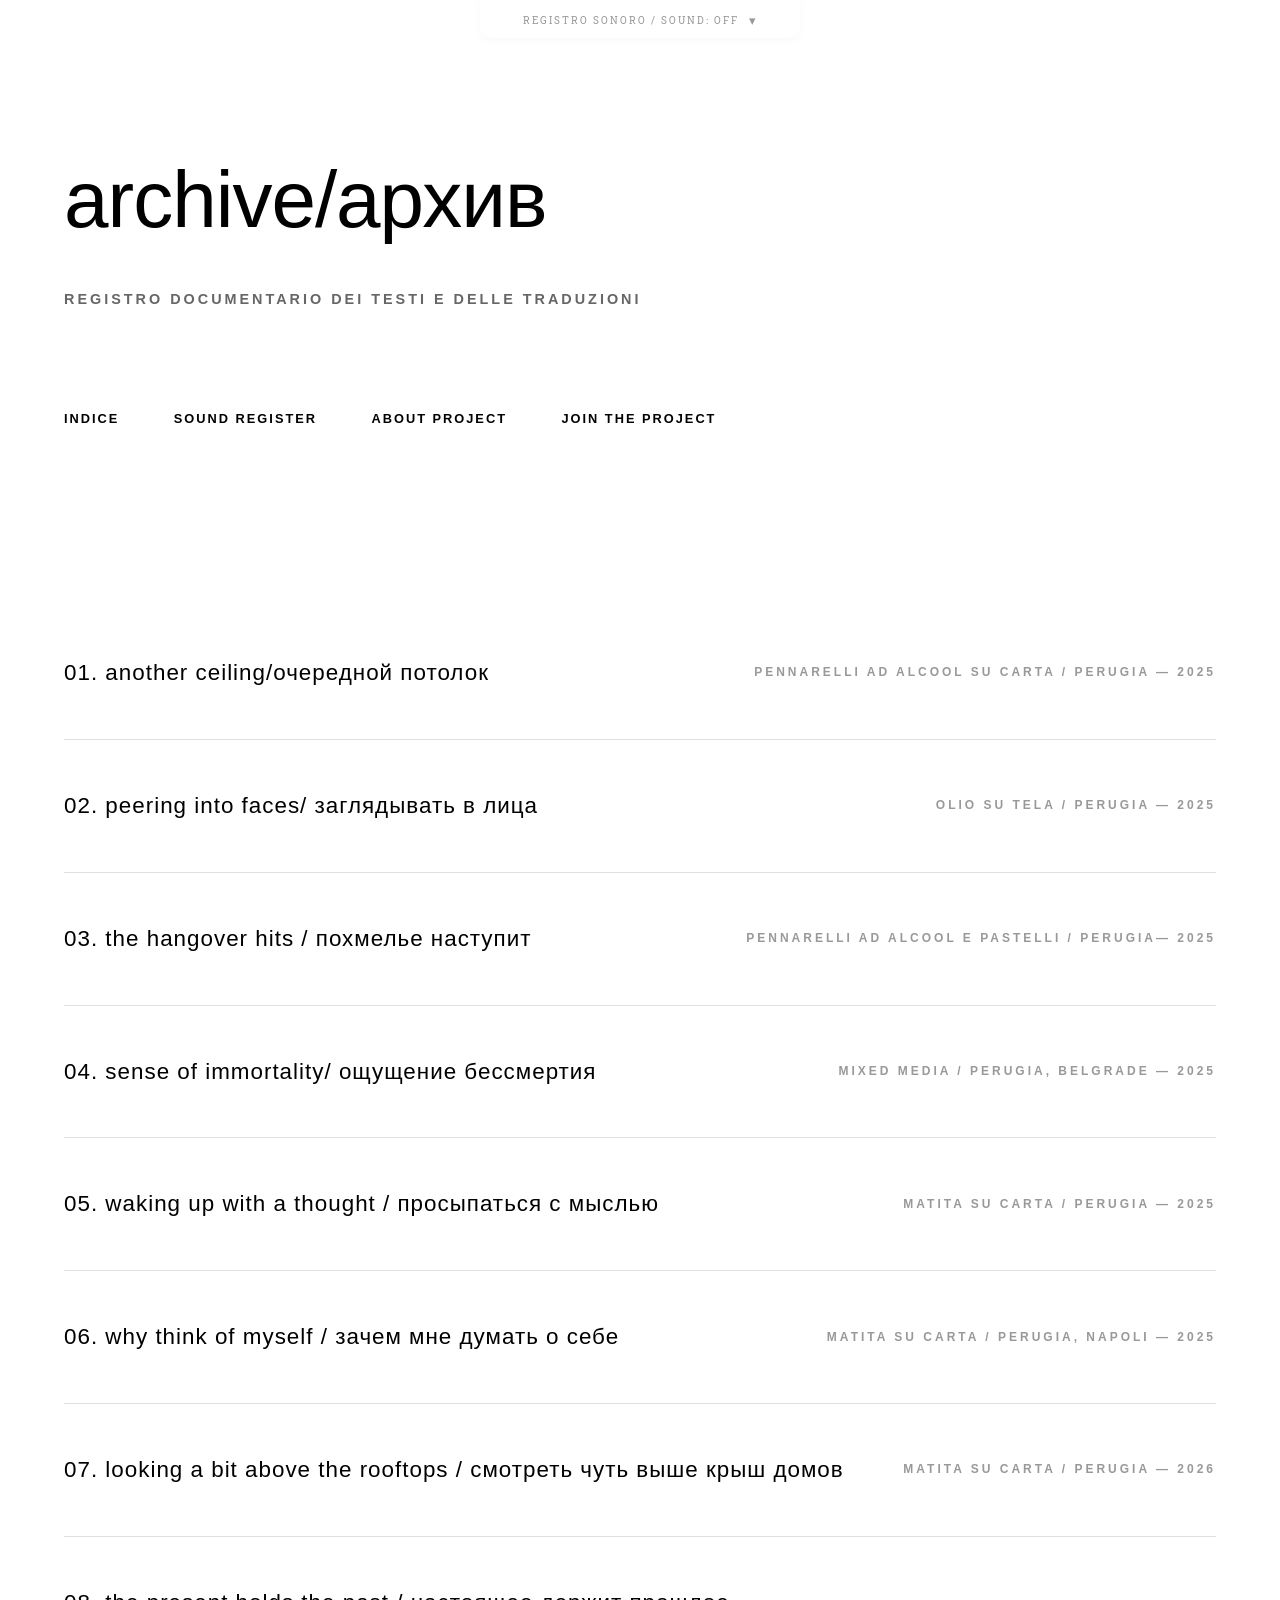
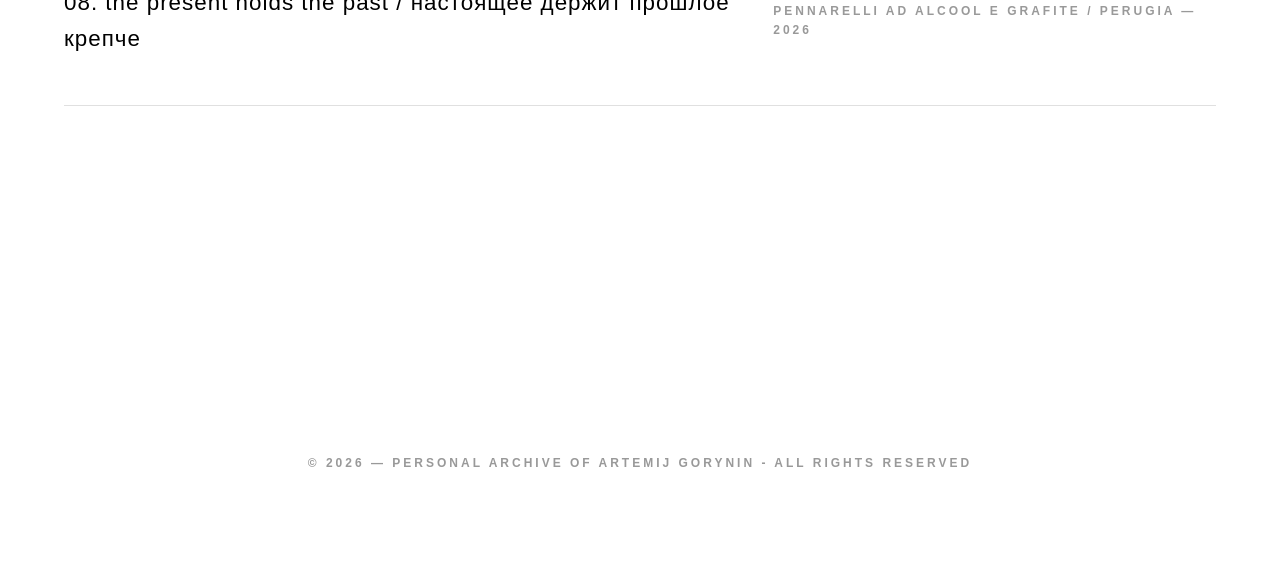
==== commit 0e017419: "Update architecture: global audio bar, uniform typography, and contact layout" ====
--- a/index.html
+++ b/index.html
@@ -1,5 +1,5 @@
 <!DOCTYPE html>
-<html lang="it">
+<html lang="ru">
 <head>
     <meta charset="UTF-8">
     <meta name="viewport" content="width=device-width, initial-scale=1.0">
@@ -7,54 +7,57 @@
     <link rel="stylesheet" href="poetry-style.css">
 </head>
 <body>
-    <button id="audio-toggle" class="audio-btn">sound: off</button>
+    
+    <div class="global-audio-bar" id="global-audio-bar">
+        <div class="audio-bar-header" id="audio-bar-toggle">
+            <div class="audio-progress-container" id="progress-container">
+                <div class="audio-progress-bar" id="progress-bar"></div>
+            </div>
+            
+            <div class="audio-bar-status">
+                <span id="global-status-text">registro sonoro / sound: off</span>
+                <span class="toggle-icon">▾</span>
+            </div>
+        </div>
 
-    <header>
-        <h1>archive/архив</h1>
-        <p>Registro documentario dei testi e delle traduzioni</p>
-
-
-        <nav class="nav-indice">
-    <ul>
-        <li><a href="index.html">INDICE</a></li>
-    </ul>
-</nav>
-
-
-        
-        <div class="audio-archive">
-            <h3 class="audio-title">registro sonoro</h3>
-            <ul id="audio-tracklist" class="audio-list">
+        <div class="audio-bar-dropdown">
+            <ul id="audio-tracklist" class="audio-list global-list">
                 <li data-src="assets/ambient-index.mp3" class="active-track">rec. 01 / voices in the silence</li>
                 <li data-src="assets/ambient1.mp3">rec. 02 / awareness of the moment</li>
-                <li data-src="assets/ambient5.mp3">rec. 03 / windborne omen </li>
+                <li data-src="assets/ambient5.mp3">rec. 03 / windborne omen</li>
                 <li data-src="assets/ambient6.mp3">rec. 04 / judgment hour</li>
                 <li data-src="assets/ambient4.mp3">rec. 05 / epitaph</li>
             </ul>
-            </ul>
 
-            <div class="minimal-player">
-                <div class="progress-container" id="progress-container">
-                    <div class="progress-bar" id="progress-bar"></div>
-                </div>
+            <div class="global-controls">
+                <span id="play-pause-btn" class="control-btn">play</span>
                 <div class="time-display">
                     <span id="time-current">00:00</span> / <span id="time-total">00:00</span>
                 </div>
-                
-                <div class="player-controls">
-                    <span id="play-pause-btn" class="control-btn">pause</span>
-                    <div class="volume-control">
-                        <span class="vol-label">vol</span>
-                        <div class="volume-slider" id="volume-slider">
-                            <div class="volume-level" id="volume-level"></div>
-                        </div>
+                <div class="volume-control">
+                    <span class="vol-label">vol</span>
+                    <div class="volume-slider" id="volume-slider">
+                        <div class="volume-level" id="volume-level"></div>
                     </div>
                 </div>
             </div>
         </div>
+    </div>
 
-    
-    </header>
+    <header>
+        <h1>archive/архив</h1>
+        <p>registro documentario dei testi e delle traduzioni</p>
+        
+        <nav class="nav-indice">
+            <ul>
+                <li><a href="index.html">INDICE</a></li>
+                <li><a href="audio.html">SOUND REGISTER</a></li>
+                <li><a href="aboutproject.html">ABOUT PROJECT</a></li>
+                <li><a href="contact.html">JOIN THE PROJECT</a></li>
+            </ul>
+        </nav>
+    </header>   
+
 
     <main>
         <ul class="archive-index">
@@ -97,10 +100,10 @@
         <p>© 2026 — PERSONAL ARCHIVE OF ARTEMIJ GORYNIN - ALL RIGHTS RESERVED</p>
     </footer>
 
+    <audio id="archive-audio">
+        <source src="assets/ambient-index.mp3" type="audio/mpeg"> 
+    </audio>
     <script src="script.js"></script>
 
-    <audio id="archive-audio" loop>
-        <source src="assets/ambient-index.wav" type="audio/wav">
-    </audio>
 </body>
 </html>
--- a/poetry-style.css
+++ b/poetry-style.css
@@ -144,7 +144,7 @@
 .poem-line {
     font-family: 'Lora', serif; 
     font-size: 1.15rem; 
-    line-height: 2.2;
+    line-height: 2.2;,mkkl
     color: #110606;
     margin: 0;
     font-weight: 550; 
@@ -235,7 +235,7 @@
 .archive-index {
     list-style-type: none;
     padding: 0;
-    margin-top: 8rem;
+    margin-top: 2rem;
 }
 
 .archive-item {
@@ -637,3 +637,94 @@
     justify-content: center;
     margin-bottom: 2.5rem;
 }
+
+.about-section {
+    width: 90%;
+    max-width: 1400px;
+    margin: 6rem auto;
+    font-family: sans-serif; 
+}
+
+.manifesto-block,
+.contact-block {
+    margin-top: 8vh; 
+    margin-bottom: 10vh;
+    padding-left: 4rem;  
+    padding-right: 4rem; 
+    box-sizing: border-box;
+}
+.manifesto-block .poem-line,
+.contact-block .poem-line {
+    font-family: 'Akt' sans-serif; 
+    font-size: 1.05rem;
+    line-height: 1.6;
+    letter-spacing: 0.01em;
+    color: #1a1a1a;
+    margin-bottom: 0.3rem;
+    font-weight: 300;
+}
+
+.manifesto-block .stanza-break,
+.contact-block .stanza-break {
+    height: 1.8rem; 
+}
+
+.manifesto-block strong,
+.contact-block strong {
+    font-weight: 700 !important; 
+    color: #000000 !important; 
+    letter-spacing: 0.05em;
+    font-size: 0.95em;
+}
+
+.manifesto-block a,
+.contact-block a {
+    color: #1a1a1a !important;
+    text-decoration: none !important;
+    border-bottom: 1px solid #1a1a1a !important;
+    padding-bottom: 2px !important;
+    font-style: italic !important;
+    transition: all 0.3s ease !important;
+}
+
+.manifesto-block a:hover,
+.contact-block a:hover {
+    color: #888 !important;
+    border-bottom-color: #888 !important;
+}
+.email-btn-container {
+    width: 100%;
+    text-align: center;
+    margin-top: 2rem;
+    margin-bottom: 10rem;
+}
+
+.global-email-btn {
+    display: inline-block;
+    font-family: 'Akt', sans-serif; 
+    font-size: 1.2rem; 
+    font-weight: 400;
+    letter-spacing: 3px; 
+    color: #000000;
+    text-decoration: none;
+    padding-bottom: 8px; 
+    border-bottom: 1px solid transparent; 
+    transition: all 0.4s ease; 
+}
+
+
+.global-email-btn:hover {
+    color: #666666; 
+    border-bottom: 1px solid #666666; 
+}
+.page-heading {
+    text-align: center;
+    width: 100%;
+    margin-top: 8vh;
+    margin-bottom: 4rem;
+    font-family: 'Prata', serif; /* Используем элегантный шрифт с засечками */
+    font-weight: 400; /* Одинаковая толщина */
+    font-size: 1.6rem; /* Идеальный размер, подбери если нужен больше/меньше */
+    letter-spacing: 0.1em;
+    color: #000000;
+}
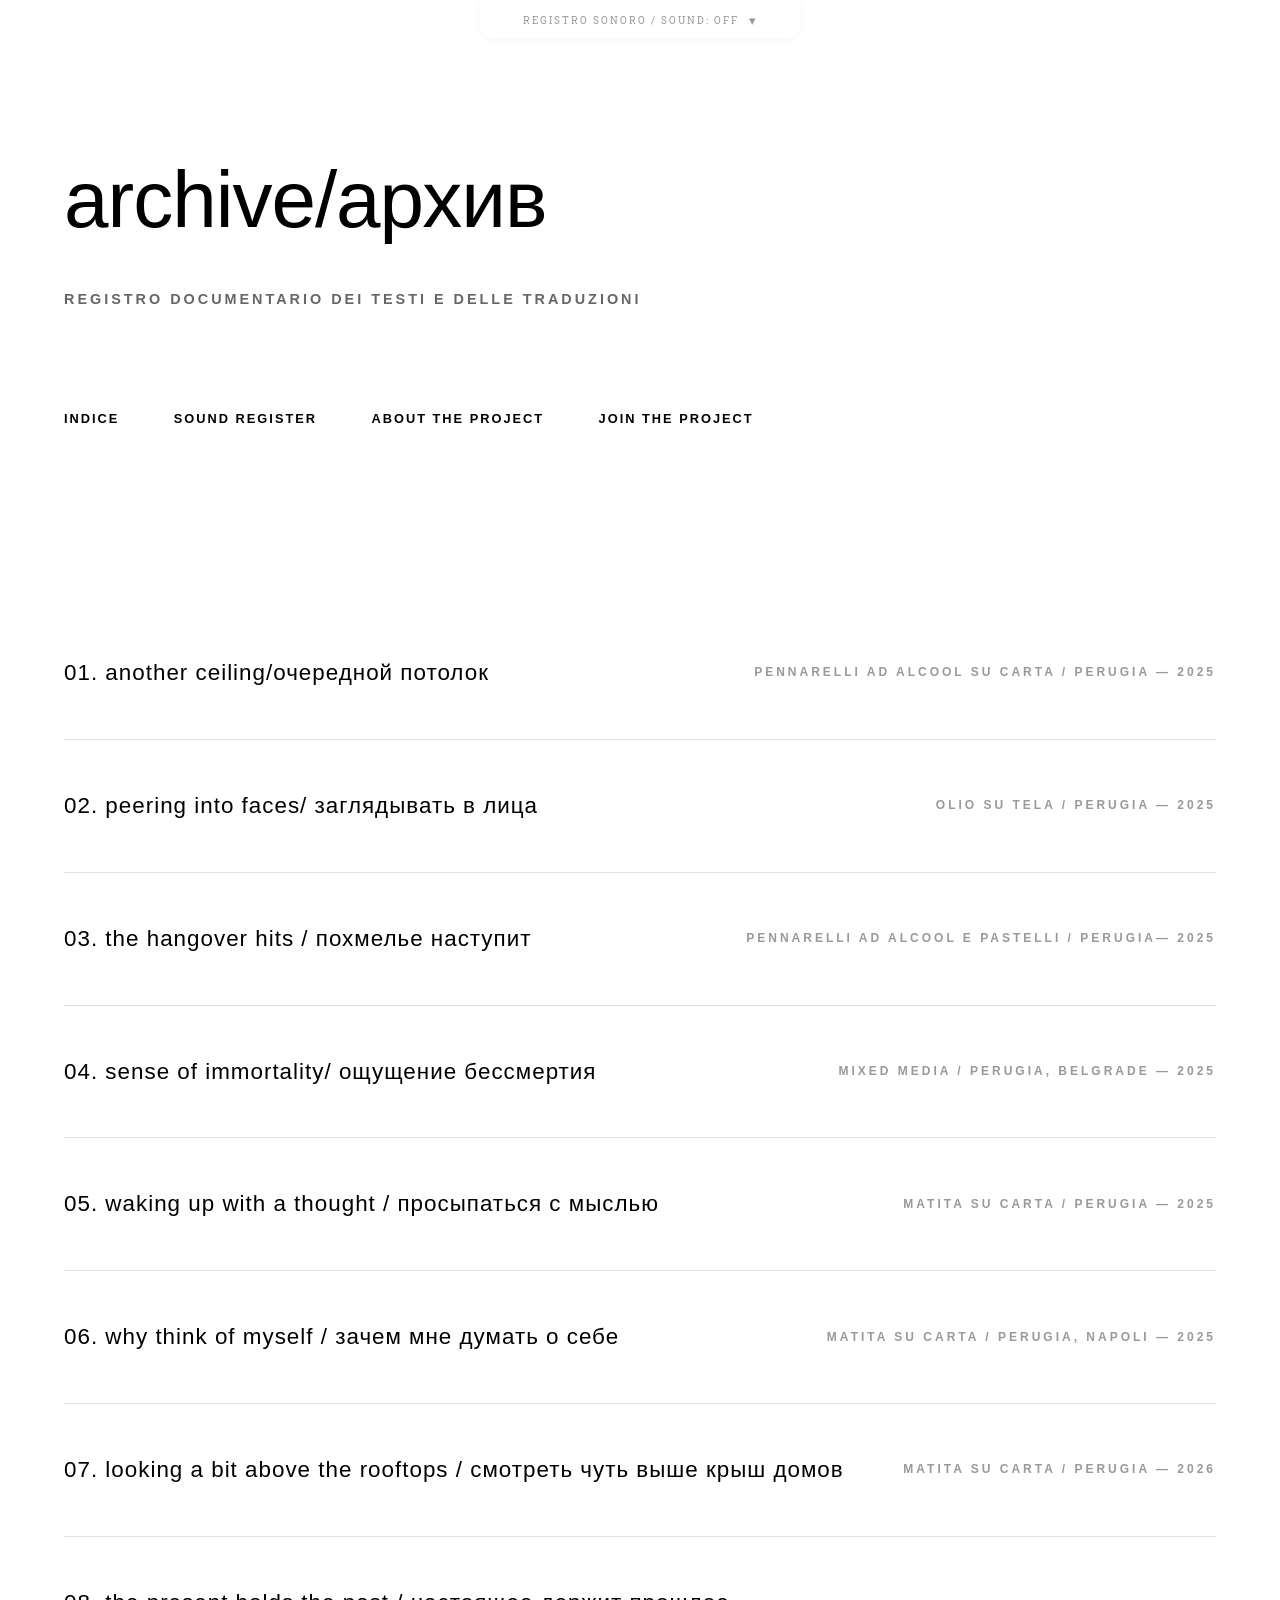
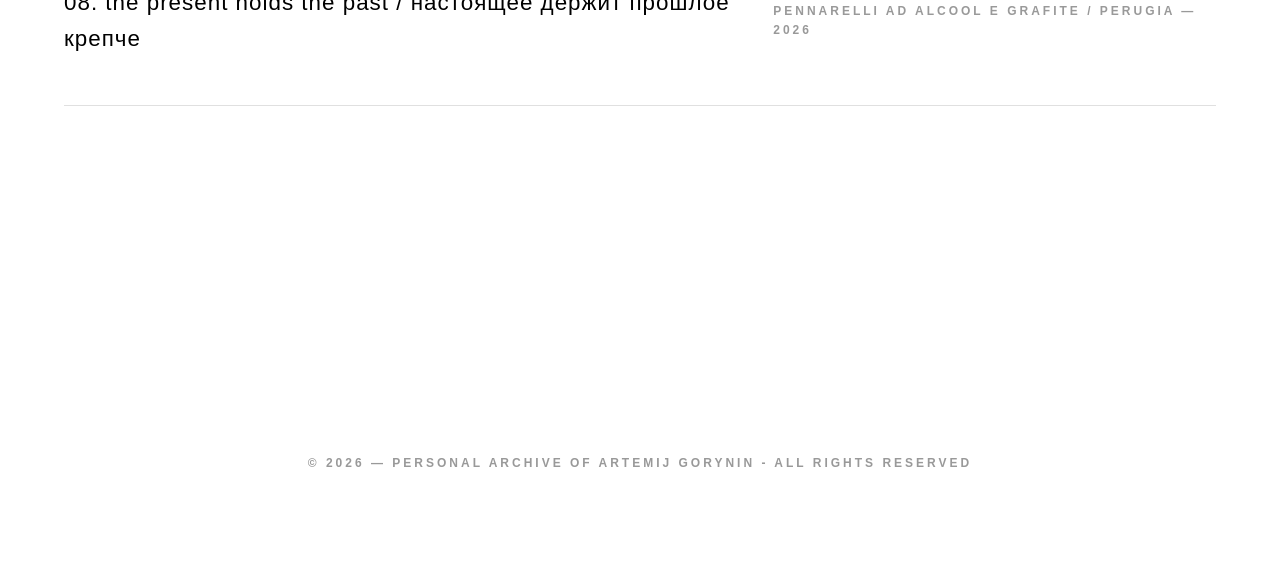
==== commit 3563b636: "update 3" ====
--- a/index.html
+++ b/index.html
@@ -52,7 +52,7 @@
             <ul>
                 <li><a href="index.html">INDICE</a></li>
                 <li><a href="audio.html">SOUND REGISTER</a></li>
-                <li><a href="aboutproject.html">ABOUT PROJECT</a></li>
+                <li><a href="aboutproject.html">ABOUT THE PROJECT</a></li>
                 <li><a href="contact.html">JOIN THE PROJECT</a></li>
             </ul>
         </nav>
--- a/poetry-style.css
+++ b/poetry-style.css
@@ -722,9 +722,21 @@
     width: 100%;
     margin-top: 8vh;
     margin-bottom: 4rem;
-    font-family: 'Prata', serif; /* Используем элегантный шрифт с засечками */
-    font-weight: 400; /* Одинаковая толщина */
-    font-size: 1.6rem; /* Идеальный размер, подбери если нужен больше/меньше */
+    font-family: 'Prata', serif; 
+    font-weight: 400; 
+    font-size: 1.6rem; 
     letter-spacing: 0.1em;
     color: #000000;
+}@media (max-width: 768px) {
+    nav ul {
+        display: flex;
+        flex-direction: column;
+        gap: 1.2rem; 
+        margin-top: 3rem;
+    }
+
+    nav ul li {
+        margin-right: 0; 
+        display: block;
+    }
 }
